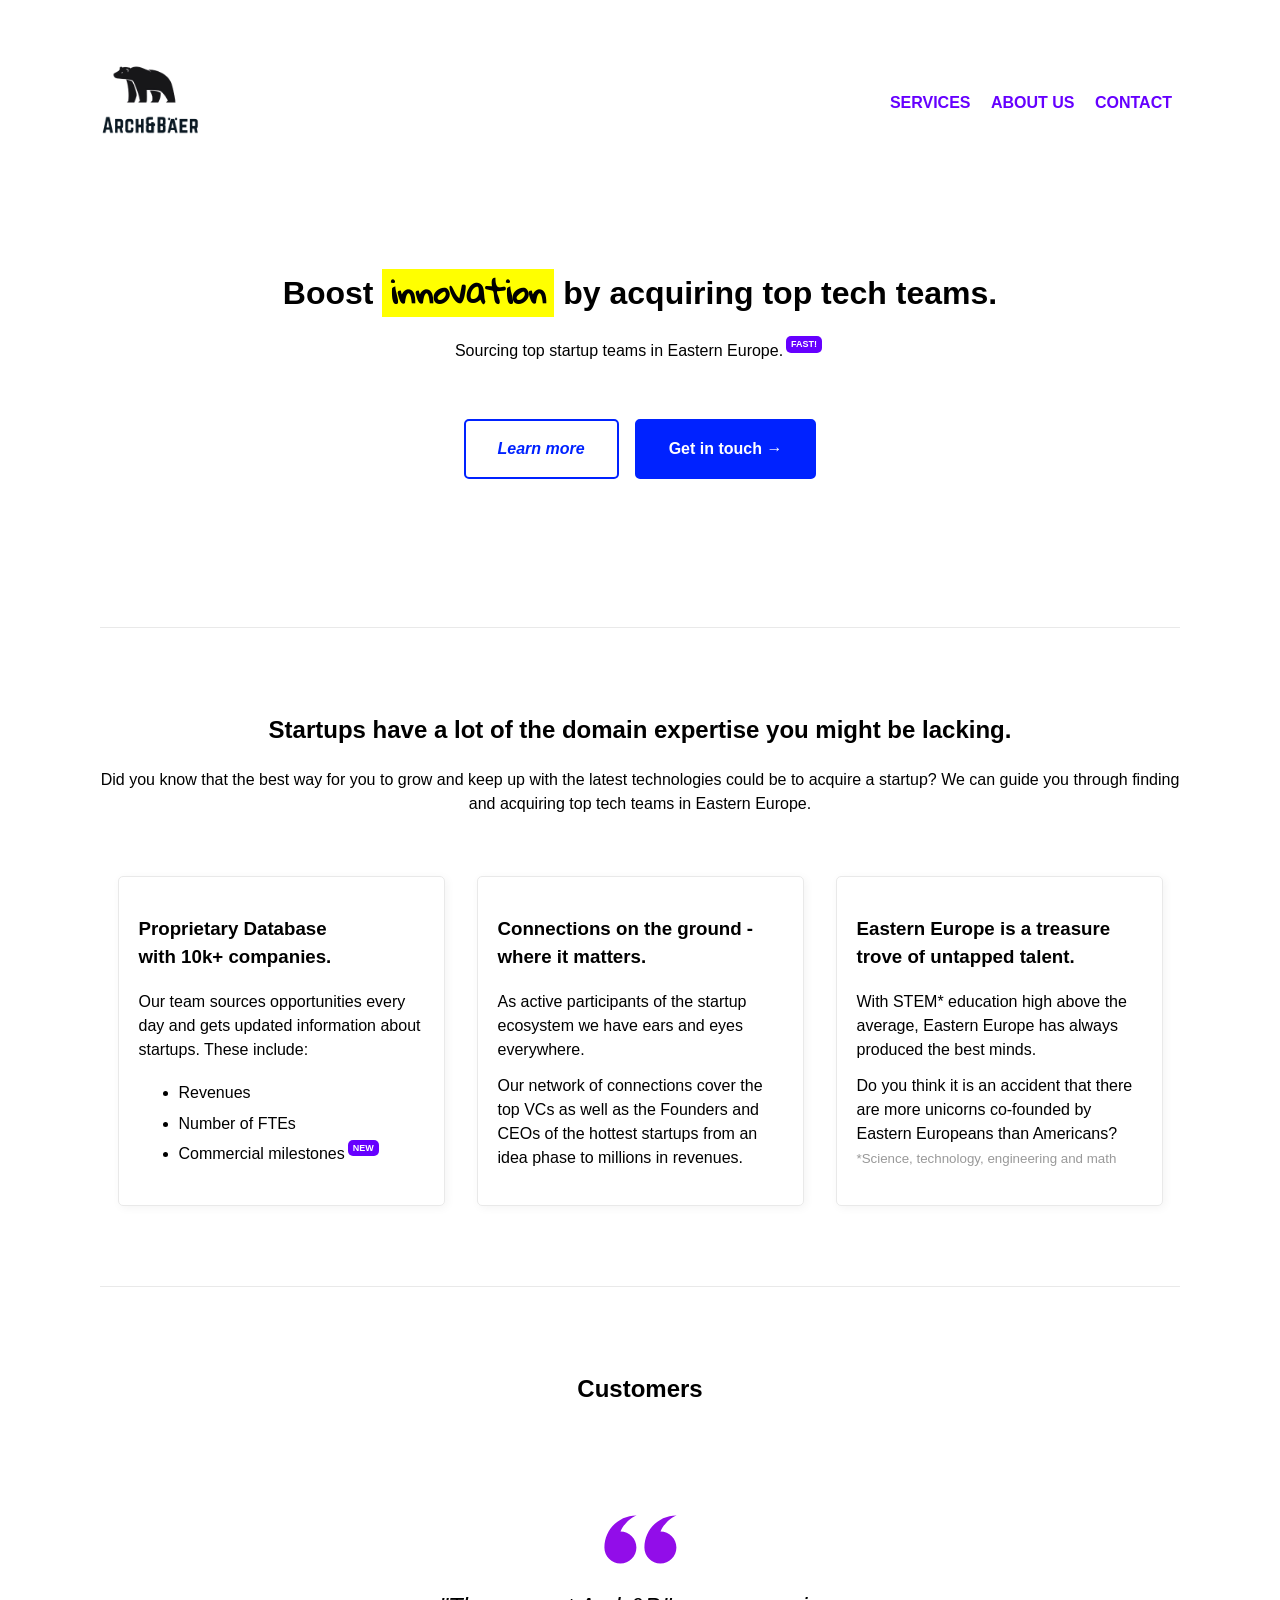
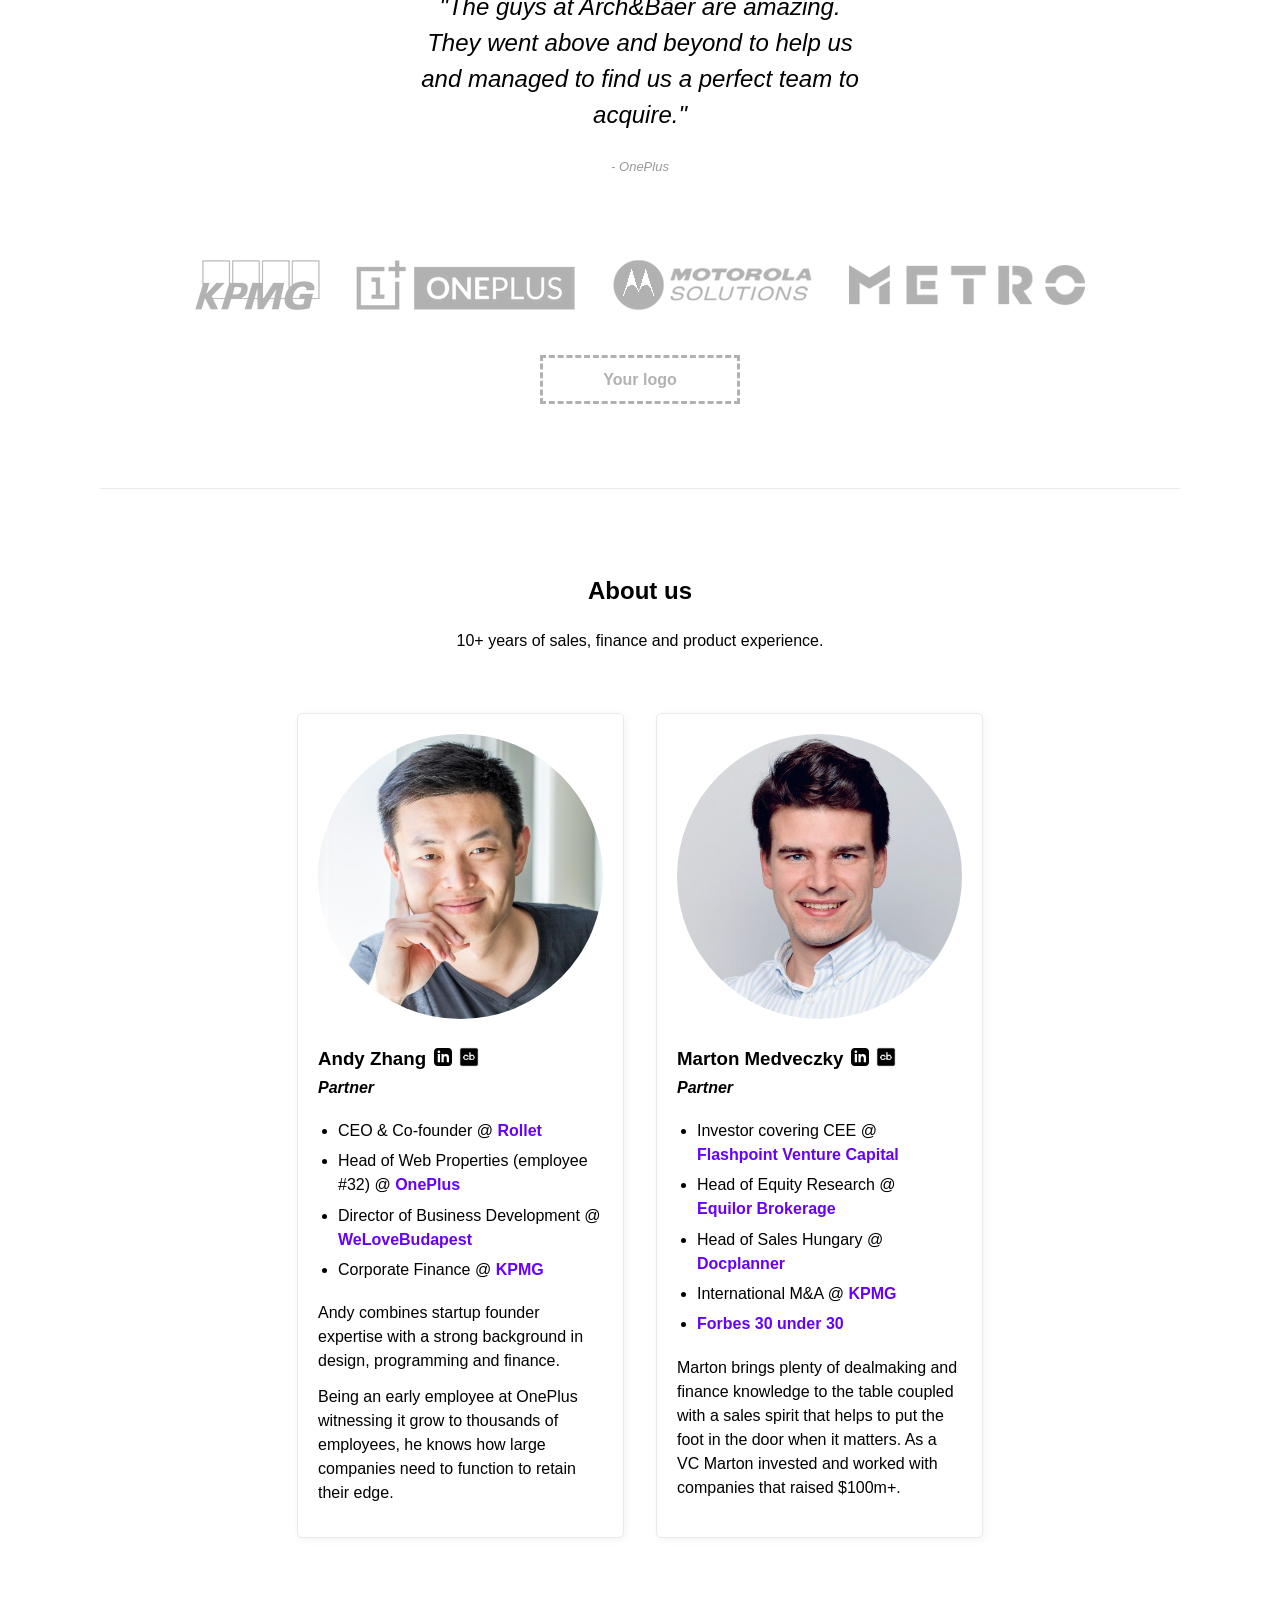
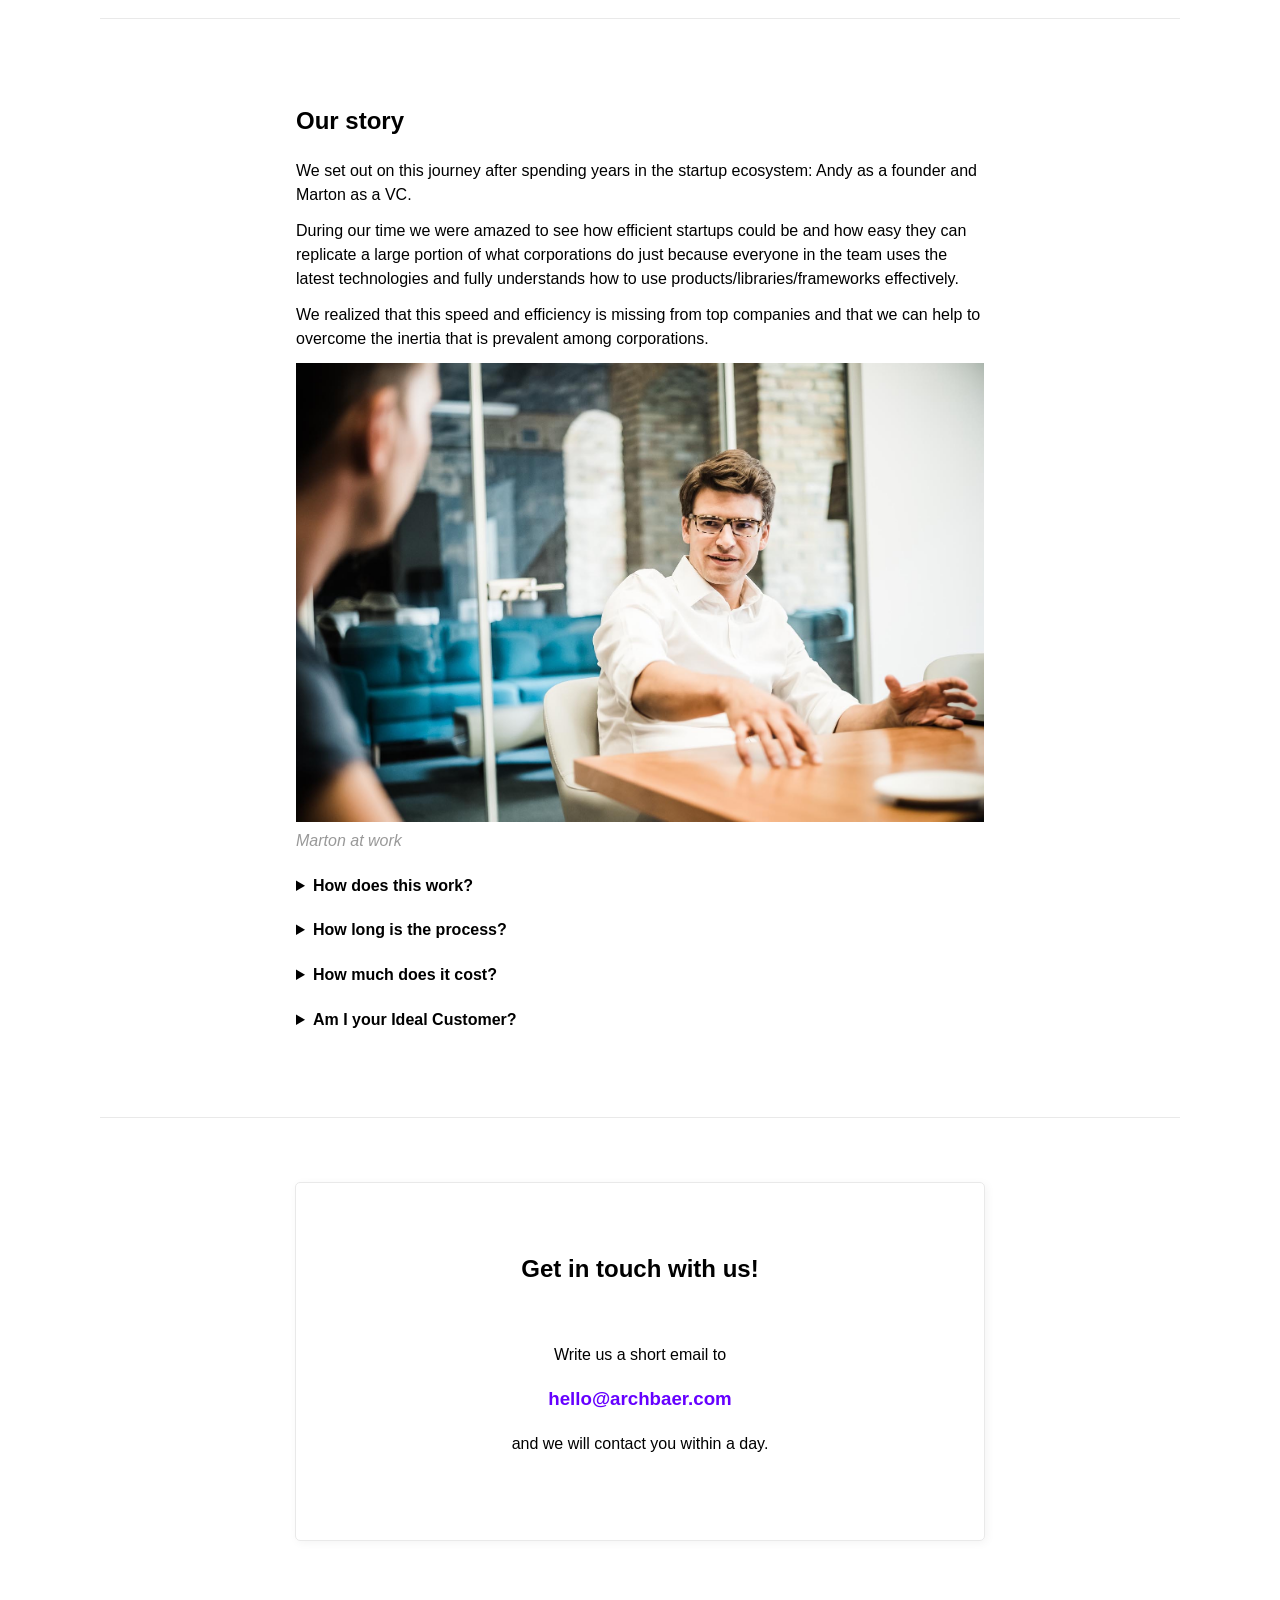
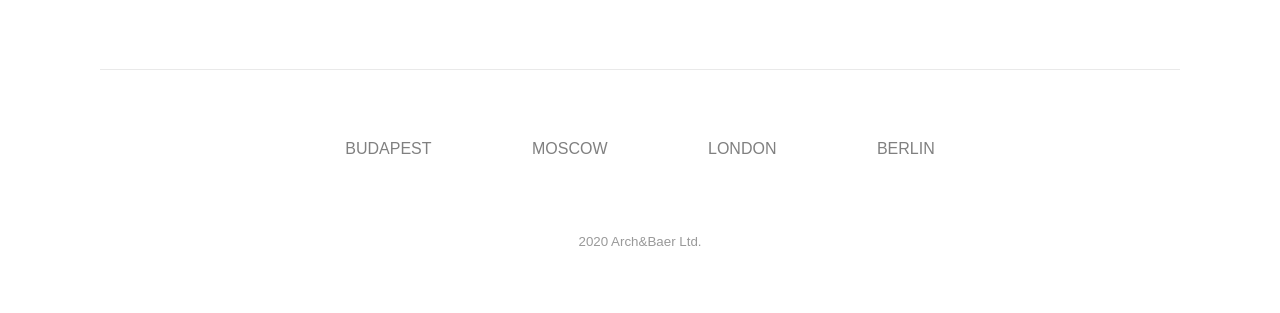
==== index.html @ f194d1a0 "search console tag added" ====
<!-- MVP.css quickstart template: https://github.com/andybrewer/mvp/ -->

<!DOCTYPE html>
<html lang="en">

<head>
    <link rel="icon" href="src/favicon.ico">
    <link rel="stylesheet" href="./mvp.css">
    <link href="https://fonts.googleapis.com/css2?family=Gloria+Hallelujah&display=swap" rel="stylesheet">

    <meta charset="utf-8">
    <meta name="description" content="Boost innovation with Arch&Baer">
    <meta name="viewport" content="width=device-width, initial-scale=1.0">

    <title>Arch&Baer Innovation Consulting</title>
    <meta name="google-site-verification" content="La58yI3cyjOYEbxhXCVqFSIM8py6FDTYxqSvMTmXikI" />
</head>

<body>
<!-- Header -->
    <header class="hero">

        <!-- Navigation -->
        <nav>
            <a href="/"><img alt="Logo" src="src/logo small.png" height="70"></a>
            <ul>
                <li><a href="#services">SERVICES</a></li>
                <li><a href="#about">ABOUT US</a></li>
                <li><a href="#contact">CONTACT</a>
                </li>
            </ul>
        </nav>

        <!-- Hero  -->
        <h1>Boost <mark id="innovation">innovation</mark> by acquiring top tech teams.</h1>
        <p>Sourcing top startup teams in Eastern Europe.<sup>FAST!</sup></p>
        <br>
        <p><a href="#services"><i>Learn more</i></a><a href="#contact"><b>Get in touch &rarr;</b></a></p>
    </header>
    <main>

        <hr>

        <!-- Services section -->
        <section id="services">
            <header>
                <h2>Startups have a lot of the domain expertise you might be lacking. </h2>
                <p>Did you know that the best way for you to grow and keep up with the latest technologies could be to
                    acquire a startup? We can guide you through finding and acquiring top tech teams in Eastern Europe.
                </p>
            </header>
            <aside>
                <h3>Proprietary Database </br> with 10k+ companies.</h3>
                <p>Our team sources opportunities every day and gets updated information about startups. These include:
                    <ul>
                        <li>Revenues</li>
                        <li>Number of FTEs</li>
                        <li>Commercial milestones<sup>NEW</sup></li>
                    </ul>
                </p>
                <p></p>
            </aside>
            <aside>
                <h3>Connections on the ground - where it matters. </h3>
                <p>As active participants of the startup ecosystem we have ears and eyes everywhere. </p>
                <p> Our network of connections cover the top VCs as well as the Founders and CEOs of the hottest
                    startups from an idea phase to millions in revenues.</p>
            </aside>
            <aside>
                <h3>Eastern Europe is a treasure trove of untapped talent.</h3>
                <p>With STEM* education high above the average, Eastern Europe has always produced the best minds. </p>
                <p> Do you think it is an accident that there are more unicorns co-founded by Eastern Europeans than
                    Americans? <small>*Science, technology, engineering and math</small></p>
            </aside>
        </section>
        <hr>

        <!-- Customers section -->
        <section>
            <header>
                <h2>Customers</h2>
            </header>
            <blockquote>
                <img alt="Quote" src="src/icon-quote.svg" height="80">
                </br>
                <i>
                    "The guys at Arch&Bäer are amazing. They went above and beyond to help us and managed to find us a
                    perfect team to acquire."
                </i>
                <footer><i>- OnePlus</i></footer>
            </blockquote>
            <div class="logos">
                <ul>
                    <li> <img src="src/kpmg.png" alt="KPMG Logo"> </li>
                    <li> <img src="src/oneplus.png" alt="OnePlus Logo"> </li>
                    <li><img src="src/motorola.png" alt="Motorola Logo"></li>
                    <li><img src="src/metro.png" alt="METRO Logo"></li>
                    <li><div id="yourlogo"> <h4>Your logo</h4></div></li>

                </ul>
            </div>
        </section>

        <hr>

        <!-- About us section -->
        <section id="about">
            <header>
                <h2>About us</h2>
                <p>10+ years of sales, finance and product experience.</p>
            </header>
            <aside>
                <img class="headshot" src="src/andy.jpeg" alt="Andy Zhang, Partner">
                <h3 class="name">Andy Zhang</h3>


                <a target="_blank" class="social" href="https://www.linkedin.com/in/andyzhang/"> <svg
                        xmlns="http://www.w3.org/2000/svg" width="18" height="18" viewBox="0 0 24 24">
                        <path
                            d="M19 0h-14c-2.761 0-5 2.239-5 5v14c0 2.761 2.239 5 5 5h14c2.762 0 5-2.239 5-5v-14c0-2.761-2.238-5-5-5zm-11 19h-3v-11h3v11zm-1.5-12.268c-.966 0-1.75-.79-1.75-1.764s.784-1.764 1.75-1.764 1.75.79 1.75 1.764-.783 1.764-1.75 1.764zm13.5 12.268h-3v-5.604c0-3.368-4-3.113-4 0v5.604h-3v-11h3v1.765c1.396-2.586 7-2.777 7 2.476v6.759z" />
                    </svg> </a>
                <a target="_blank" class="social" href="https://www.crunchbase.com/person/andy-zhang-2"> <img
                        src="src/cb.png" height='20px' alt="crunchbase logo"></a>


                <h4 class="jobtitle"> <i>Partner</i> </h4>
                <ul class="experience">
                    <li>CEO & Co-founder @ <a target="_blank" href="https://www.rollet.hu/">Rollet</a></li>
                    <li>Head of Web Properties (employee #32) @ <a target="_blank"
                            href="https://www.oneplus.com/">OnePlus</a></li>
                    <li>Director of Business Development @ <a target="_blank"
                            href="https://www.welovebudapest.com/">WeLoveBudapest</a></li>
                    <li>Corporate Finance @ <a target="_blank" href="https://home.kpmg/xx/en/home.html">KPMG</a></li>
                </ul>

                <p>
                    Andy combines startup founder expertise with a strong background in design, programming and finance.
                </p>
                <p>
                    Being an early employee at OnePlus witnessing it grow to thousands of employees, he knows how large
                    companies need to function to retain their edge. 
                </p>
            </aside>

            <aside>
                <img class="headshot" src="src/marci.jpeg" alt="Marton Medveczky, Partner">
                <h3 class="name">Marton Medveczky</h3>
                <a target="_blank" class="social" href="https://www.linkedin.com/in/martonmedveczky/"> <svg
                        xmlns="http://www.w3.org/2000/svg" width="18" height="18" viewBox="0 0 24 24">
                        <path
                            d="M19 0h-14c-2.761 0-5 2.239-5 5v14c0 2.761 2.239 5 5 5h14c2.762 0 5-2.239 5-5v-14c0-2.761-2.238-5-5-5zm-11 19h-3v-11h3v11zm-1.5-12.268c-.966 0-1.75-.79-1.75-1.764s.784-1.764 1.75-1.764 1.75.79 1.75 1.764-.783 1.764-1.75 1.764zm13.5 12.268h-3v-5.604c0-3.368-4-3.113-4 0v5.604h-3v-11h3v1.765c1.396-2.586 7-2.777 7 2.476v6.759z" />
                    </svg> </a>
                <a target="_blank" class="social" href="https://www.crunchbase.com/person/marton-medveczky"> <img
                        src="src/cb.png" height='20px' alt="crunchbase logo"> </a>
                <h4 class="jobtitle"><i>Partner</i></h4>
                <ul class="experience">
                    <li>Investor covering CEE @ <a target="_blank" href="https://www.flashpointvc.com/">Flashpoint
                            Venture Capital</a></li>
                    <li>Head of Equity Research @ <a target="_blank" href="https://www.equilor.hu/en/">Equilor
                            Brokerage</a></li>
                    <li>Head of Sales Hungary @ <a target="_blank"
                            href="https://www.docplanner.com/about-us">Docplanner</a></li>
                    <li>International M&A @ <a target="_blank" href="https://home.kpmg/xx/en/home.html">KPMG</a></li>
                    <li><a target="_blank" href="https://forbes.hu/extra/forbes30-2019/30.php?d=medveczky-marton">Forbes
                            30 under 30 </a></li>
                </ul>

                <p>Marton brings plenty of dealmaking and finance knowledge to the table coupled with a sales spirit
                    that helps to put the foot in the door when it matters. As a VC Marton invested and worked with
                    companies that raised $100m+. </p>
            </aside>


        </section>

        <hr>

        <!-- Our story section -->
        <section>
            <article>
                <h2>Our story</h2>
                <p>We set out on this journey after spending years in the startup ecosystem: Andy as a founder and
                    Marton as a VC. </p>
                <p>During our time we were amazed to see how efficient startups could be and how easy they can replicate
                    a large portion of what corporations do just because everyone in the team uses the latest
                    technologies and fully understands how to use products/libraries/frameworks effectively. </p>
                <p>We realized that this speed and efficiency is missing from top companies and that we can help to
                    overcome the inertia that is prevalent among corporations. </p>

                <figure>
                    <img alt="Marton at work" src="src/forbeskep.jpeg">
                    <figcaption><i>Marton at work</i></figcaption>
                </figure>

                <div>
                    <details>
                        <summary>How does this work?</summary>
                        <p>It's pretty simple really.</p>
                        <ol>
                            <li>We have a discussion and you tell us what would be interesting to you.</li>
                            <li>We go through our database and come up with potential targets that we think could be a
                                good fit for you.</li>
                            <li>We approach the targets, find out intent and work out an offer.</li>
                            <li>We hold your hand during the acquisition process, work with lawyers and diligence
                                providers, help you sign and close fast.</li>

                        </ol>

                    </details>
                    <details>
                        <summary>How long is the process?</summary>
                        <p>Depends on a lot of factors but typically 6-9 months from start to finish.</p>
                    </details>
                    <details>
                        <summary>How much does it cost?</summary>
                        <p>We work on a retainer + success fee basis, calculated individually for every client.</p>
                    </details>
                    <details>
                        <summary>Am I your Ideal Customer?</summary>
                        <p>Are you a large company where innovation is always a topic but it never really seems to
                            "happen"? Chances are that we can help you in most cases. </p>
                    </details>

                </div>
            </article>
        </section>
        <hr>

        <!-- Contact section -->
        <section id="contact">
            <form>
                <header>
                    <h2>Get in touch with us!</h2>
                </header>
                <p>Write us a short email to </p>


                <h3><a href="mailto:hello@archbaer.com"> hello@archbaer.com</a></h3>


                <p>and we will contact you within a day. </p>
            </br></br>
            </form>
        </section>
    </main>
    
    <!-- Footer -->
    <footer>
        <hr>
        <ul>
            <li>BUDAPEST</li>
            <li>MOSCOW</li>
            <li>LONDON</li>
            <li>BERLIN</li>
        </ul>

        <p>
            <small>2020 Arch&Baer Ltd.</small>
        </p>
    </footer>
</body>

</html>
---- mvp.css ----
/* MVP.css v1.6.2 - https://github.com/andybrewer/mvp */

:root {
    --border-radius: 5px;
    --box-shadow: 2px 2px 10px;
    --color: #0022ff;
    --color-accent: #118bee15;
    --color-bg: #ffffff;
    --color-bg-secondary: #e9e9e9;
    --color-secondary: #6600ff;
    --color-secondary-accent: #920de90b;
    --color-shadow: #f4f4f4;
    --color-text: #000;
    --color-text-secondary: #999;
    --font-family: -apple-system, BlinkMacSystemFont, "Segoe UI", Roboto, Oxygen-Sans, Ubuntu, Cantarell, "Helvetica Neue", sans-serif;
    --hover-brightness: 1.2;
    --justify-important: center;
    --justify-normal: left;
    --line-height: 1.5;
    --width-card: 285px;
    --width-card-medium: 460px;
    --width-card-wide: 800px;
    --width-content: 1080px;
}

/*
@media (prefers-color-scheme: dark) {
    :root {
        --color: #0097fc;
        --color-accent: #0097fc4f;
        --color-bg: #333;
        --color-bg-secondary: #555;
        --color-secondary: #e20de9;
        --color-secondary-accent: #e20de94f;
        --color-shadow: #bbbbbb20;
        --color-text: #f7f7f7;
        --color-text-secondary: #aaa;
    }
}
*/

/* Layout */
article aside {
    background: var(--color-secondary-accent);
    border-left: 4px solid var(--color-secondary);
    padding: 0.01rem 0.8rem;
}

body {
    background: var(--color-bg);
    color: var(--color-text);
    font-family: var(--font-family);
    line-height: var(--line-height);
    margin: 0;
    overflow-x: hidden;
    padding: 1rem 1rem;
}

footer,
header,
main {
    margin: 0 auto;
    max-width: var(--width-content);
    padding: 2rem 0rem;
}

hr {
    background-color: var(--color-bg-secondary);
    border: none;
    height: 1px;
    margin: 4rem 0;
}

section {
    display: flex;
    flex-wrap: wrap;
    justify-content: var(--justify-important);
}

section aside {
    border: 1px solid var(--color-bg-secondary);
    border-radius: var(--border-radius);
    box-shadow: var(--box-shadow) var(--color-shadow);
    margin: 1rem;
    padding: 1.25rem;
    width: var(--width-card);
}

section aside:hover {
    box-shadow: var(--box-shadow) var(--color-bg-secondary);
}

section aside img {
    max-width: 100%;
}

[hidden] {
    display: none;
}

/* Headers */
article header,
div header,
main header {
    padding-top: 0;
}

header {
    text-align: var(--justify-important);
}

header a b,
header a em,
header a i,
header a strong {
    margin-left: 0.5rem;
    margin-right: 0.5rem;
}

header nav img {
    margin: 1rem 0;
}

section header {
    padding-top: 0;
    width: 100%;
}

/* Nav */
nav {
    align-items: center;
    display: flex;
    font-weight: bold;
    justify-content: space-between;
    margin-bottom: 7rem;
}

nav ul {
    list-style: none;
    padding: 0;
}

nav ul li {
    display: inline-block;
    margin: 0 0.5rem;
    position: relative;
    text-align: left;
}

/* Nav Dropdown */
nav ul li:hover ul {
    display: block;
}

nav ul li ul {
    background: var(--color-bg);
    border: 1px solid var(--color-bg-secondary);
    border-radius: var(--border-radius);
    box-shadow: var(--box-shadow) var(--color-shadow);
    display: none;
    height: auto;
    left: -2px;
    padding: .5rem 1rem;
    position: absolute;
    top: 1.7rem;
    white-space: nowrap;
    width: auto;
}

nav ul li ul li,
nav ul li ul li a {
    display: block;
}

/* Typography */
code,
samp {
    background-color: var(--color-accent);
    border-radius: var(--border-radius);
    color: var(--color-text);
    display: inline-block;
    margin: 0 0.1rem;
    padding: 0 0.5rem;
}

details {
    margin: 1.3rem 0;
}

details summary {
    font-weight: bold;
    cursor: pointer;
}

h1,
h2,
h3,
h4,
h5,
h6 {
    line-height: var(--line-height);
}

mark {
    padding: 0.1rem;
}

ol li,
ul li {
    padding: 0.2rem 0;
}

p {
    margin: 0.75rem 0;
    padding: 0;
}

pre {
    margin: 1rem 0;
    max-width: var(--width-card-wide);
    padding: 1rem 0;
}

pre code,
pre samp {
    display: block;
    max-width: var(--width-card-wide);
    padding: 0.5rem 2rem;
    white-space: pre-wrap;
}

small {
    color: var(--color-text-secondary);
}

sup {
    background-color: var(--color-secondary);
    border-radius: var(--border-radius);
    color: var(--color-bg);
    font-size: xx-small;
    font-weight: bold;
    margin: 0.2rem;
    padding: 0.2rem 0.3rem;
    position: relative;
    top: -2px;
}

/* Links */
a {
    color: var(--color-secondary);
    display: inline-block;
    font-weight: bold;
    text-decoration: none;
}

a:hover {
    filter: brightness(var(--hover-brightness));
    text-decoration: underline;
}

a b,
a em,
a i,
a strong,
button {
    border-radius: var(--border-radius);
    display: inline-block;
    font-size: medium;
    font-weight: bold;
    line-height: var(--line-height);
    margin: 0.5rem 0;
    padding: 1rem 2rem;
}

button {
    font-family: var(--font-family);
}

button:hover {
    cursor: pointer;
    filter: brightness(var(--hover-brightness));
}

a b,
a strong,
button {
    background-color: var(--color);
    border: 2px solid var(--color);
    color: var(--color-bg);
}

a em,
a i {
    border: 2px solid var(--color);
    border-radius: var(--border-radius);
    color: var(--color);
    display: inline-block;
    padding: 1rem 2rem;
}

/* Images */
figure {
    margin: 0;
    padding: 0;
}

figure img {
    max-width: 100%;
}

figure figcaption {
    color: var(--color-text-secondary);
}

/* Forms */

button:disabled,
input:disabled {
    background: var(--color-bg-secondary);
    border-color: var(--color-bg-secondary);
    color: var(--color-text-secondary);
    cursor: not-allowed;
}

button[disabled]:hover {
    filter: none;
}

form {
    border: 1px solid var(--color-bg-secondary);
    border-radius: var(--border-radius);
    box-shadow: var(--box-shadow) var(--color-shadow);
    display: block;
    max-width: var(--width-card-wide);
    min-width: var(--width-card);
    padding: 1.5rem;
    text-align: var(--justify-normal);
}

form header {
    margin: 1.5rem 0;
    padding: 1.5rem 0;
}

input,
label,
select,
textarea {
    display: block;
    font-size: inherit;
    max-width: var(--width-card-wide);
}

input[type="checkbox"],
input[type="radio"] {
    display: inline-block;
}

input[type="checkbox"]+label,
input[type="radio"]+label {
    display: inline-block;
    font-weight: normal;
    position: relative;
    top: 1px;
}

input,
select,
textarea {
    border: 1px solid var(--color-bg-secondary);
    border-radius: var(--border-radius);
    margin-bottom: 1rem;
    padding: 0.4rem 0.8rem;
}

input[readonly],
textarea[readonly] {
    background-color: var(--color-bg-secondary);
}

label {
    font-weight: bold;
    margin-bottom: 0.2rem;
}

/* Tables */
table {
    border: 1px solid var(--color-bg-secondary);
    border-radius: var(--border-radius);
    border-spacing: 0;
    display: inline-block;
    max-width: 100%;
    overflow-x: auto;
    padding: 0;
    white-space: nowrap;
}

table td,
table th,
table tr {
    padding: 0.4rem 0.8rem;
    text-align: var(--justify-important);
}

table thead {
    background-color: var(--color);
    border-collapse: collapse;
    border-radius: var(--border-radius);
    color: var(--color-bg);
    margin: 0;
    padding: 0;
}

table thead th:first-child {
    border-top-left-radius: var(--border-radius);
}

table thead th:last-child {
    border-top-right-radius: var(--border-radius);
}

table thead th:first-child,
table tr td:first-child {
    text-align: var(--justify-normal);
}

table tr:nth-child(even) {
    background-color: var(--color-accent);
}

/* Quotes */
blockquote {
    display: block;
    font-size: x-large;
    line-height: var(--line-height);
    margin: 1rem auto;
    max-width: var(--width-card-medium);
    padding: 1.5rem 1rem;
    text-align: var(--justify-important);
}

blockquote footer {
    color: var(--color-text-secondary);
    display: block;
    font-size: small;
    line-height: var(--line-height);
    padding: 1.5rem 0;
}

/* Custom CSS */

.headshot {
    border-radius: 50%;
}

.jobtitle {
    margin-top: -1rem;
    font-weight: bold;
    margin-bottom: 0.3rem;
}
ul.experience {
    padding-inline-start: 20px;
}

.name {
    display: inline-block;
}

a.social {
    margin: 0px 0 0 3px;
    vertical-align: middle;
}

html {
    scroll-behavior: smooth;
  }

  footer {
    width: 100%
    text-align: center;
   }

  footer ul, .logos ul {
    display: block;
    list-style: none;
    margin: 0 0;
    text-align: center;
    padding-inline-start: 0px;
   }

   footer ul li, .logos ul li {
    display: inline-table;
    margin: 0 3rem;
    color: grey;
}

footer p  {
    margin-top: 4rem;
    text-align: center;
}

#contact form p {
    text-align: center;
}

#contact form {
    width: 40rem;
}

#contact form h3 {
   text-align: center;
}

#contact form header {
    margin: 0 0;
}

article {
    width: 43rem;
    margin: 0px 8%;
}

mark#innovation {
    font-family: 'Gloria Hallelujah', cursive;
    line-height: 1rem;
    display: inline-block; 
    height: 1em;
    padding-top: .9rem;
    padding-right: .5rem;
    padding-left: .5rem;
}

.logos {
    display: block;
    width: 100%;
    -webkit-filter:  grayscale(100%) brightness(60%) contrast(10000000%);
    opacity: .3;
}

blockquote{
    width: 100%;
}

.logos ul li {
    display: inline-table;
    margin: 1rem 1rem;
    color: grey;
    vertical-align: middle;
}

#yourlogo {
    height: 50px;
    width: 200px;
    color:gray;
}

#yourlogo > h4 {
    padding: .6rem 0;
    margin: 0 0;
    border: 3px dashed;
}
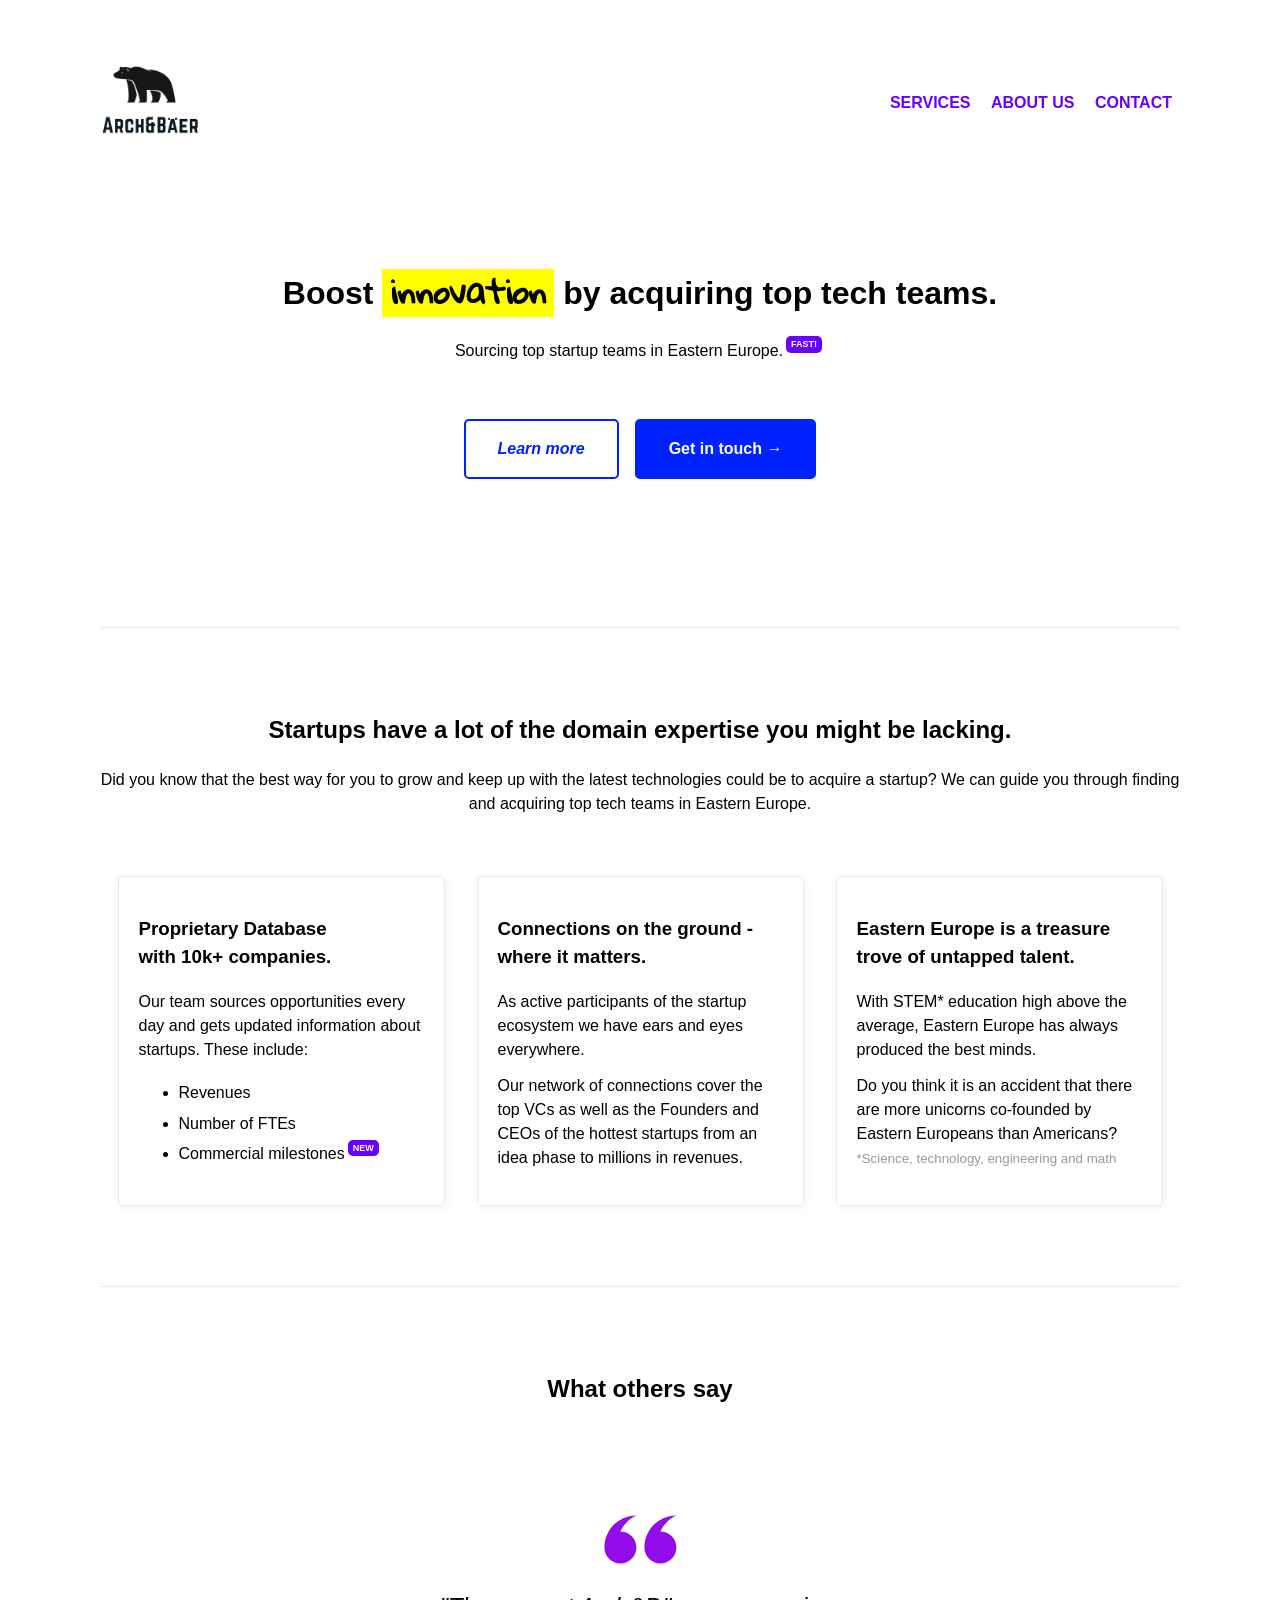
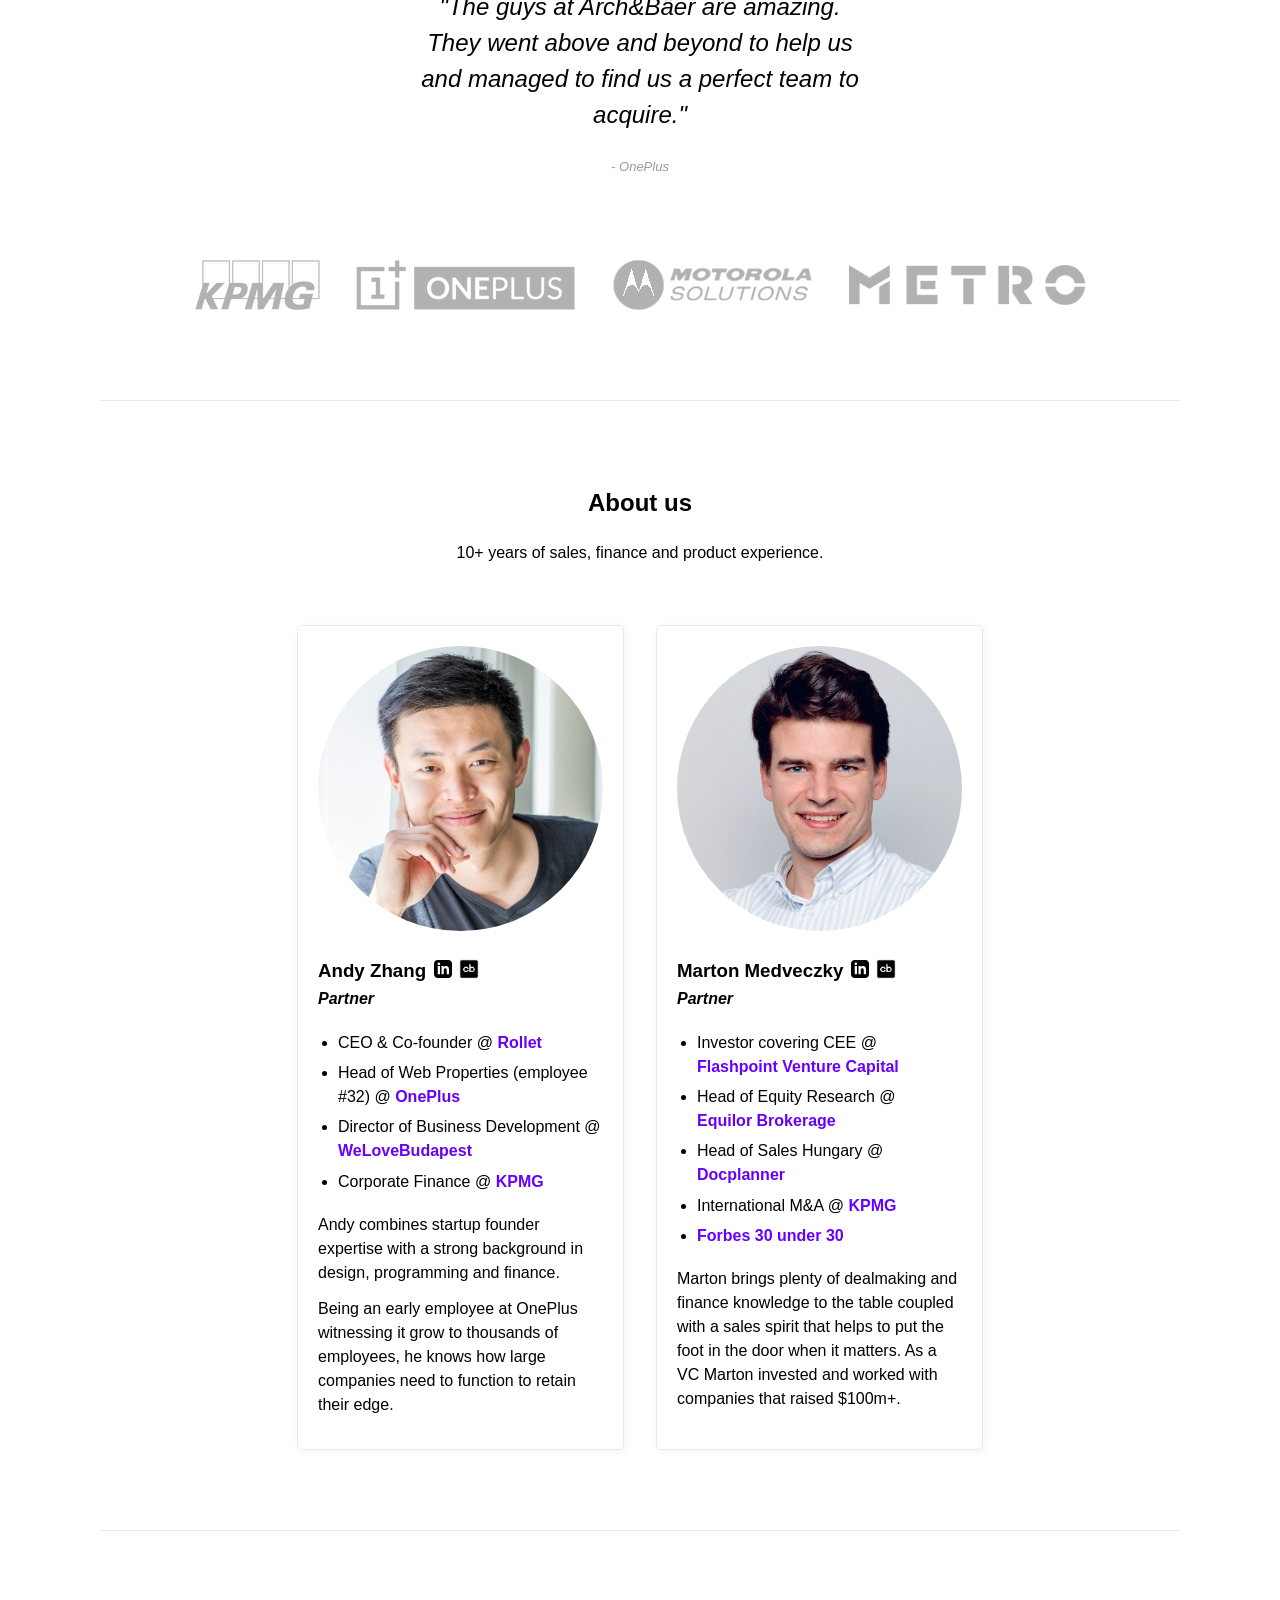
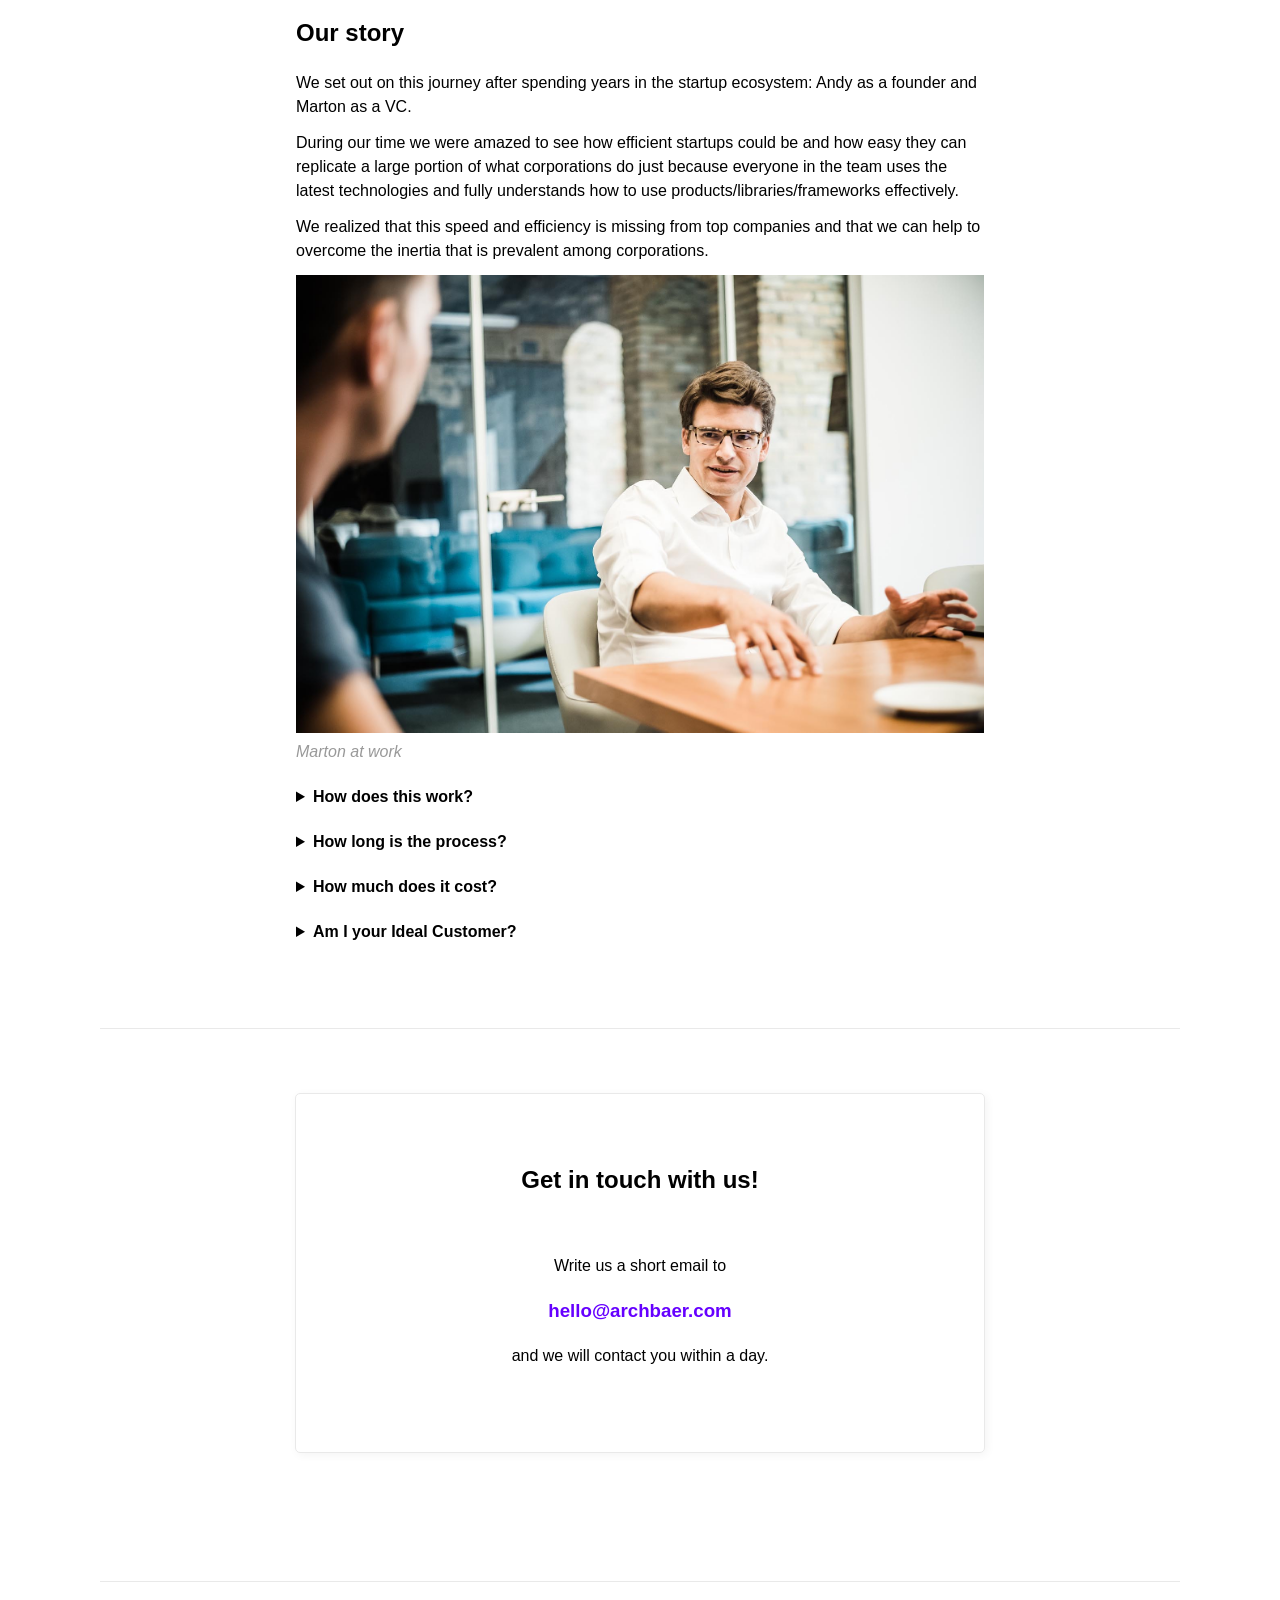
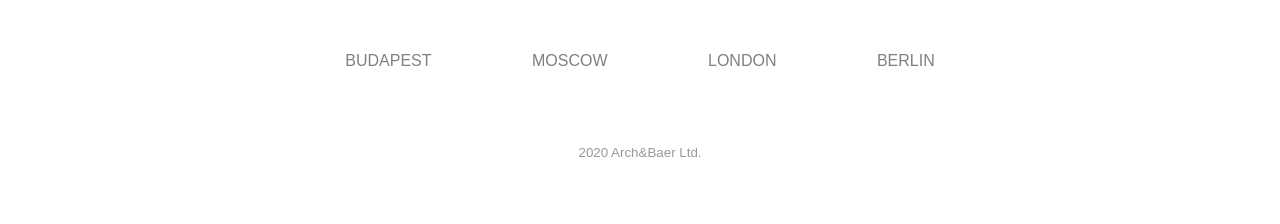
==== commit a6f948cc: "customers removed" ====
--- a/index.html
+++ b/index.html
@@ -78,7 +78,7 @@
         <!-- Customers section -->
         <section>
             <header>
-                <h2>Customers</h2>
+                <h2>What others say</h2>
             </header>
             <blockquote>
                 <img alt="Quote" src="src/icon-quote.svg" height="80">
@@ -95,7 +95,7 @@
                     <li> <img src="src/oneplus.png" alt="OnePlus Logo"> </li>
                     <li><img src="src/motorola.png" alt="Motorola Logo"></li>
                     <li><img src="src/metro.png" alt="METRO Logo"></li>
-                    <li><div id="yourlogo"> <h4>Your logo</h4></div></li>
+                    <!-- <li><div id="yourlogo"> <h4>Your logo</h4></div></li> -->
 
                 </ul>
             </div>
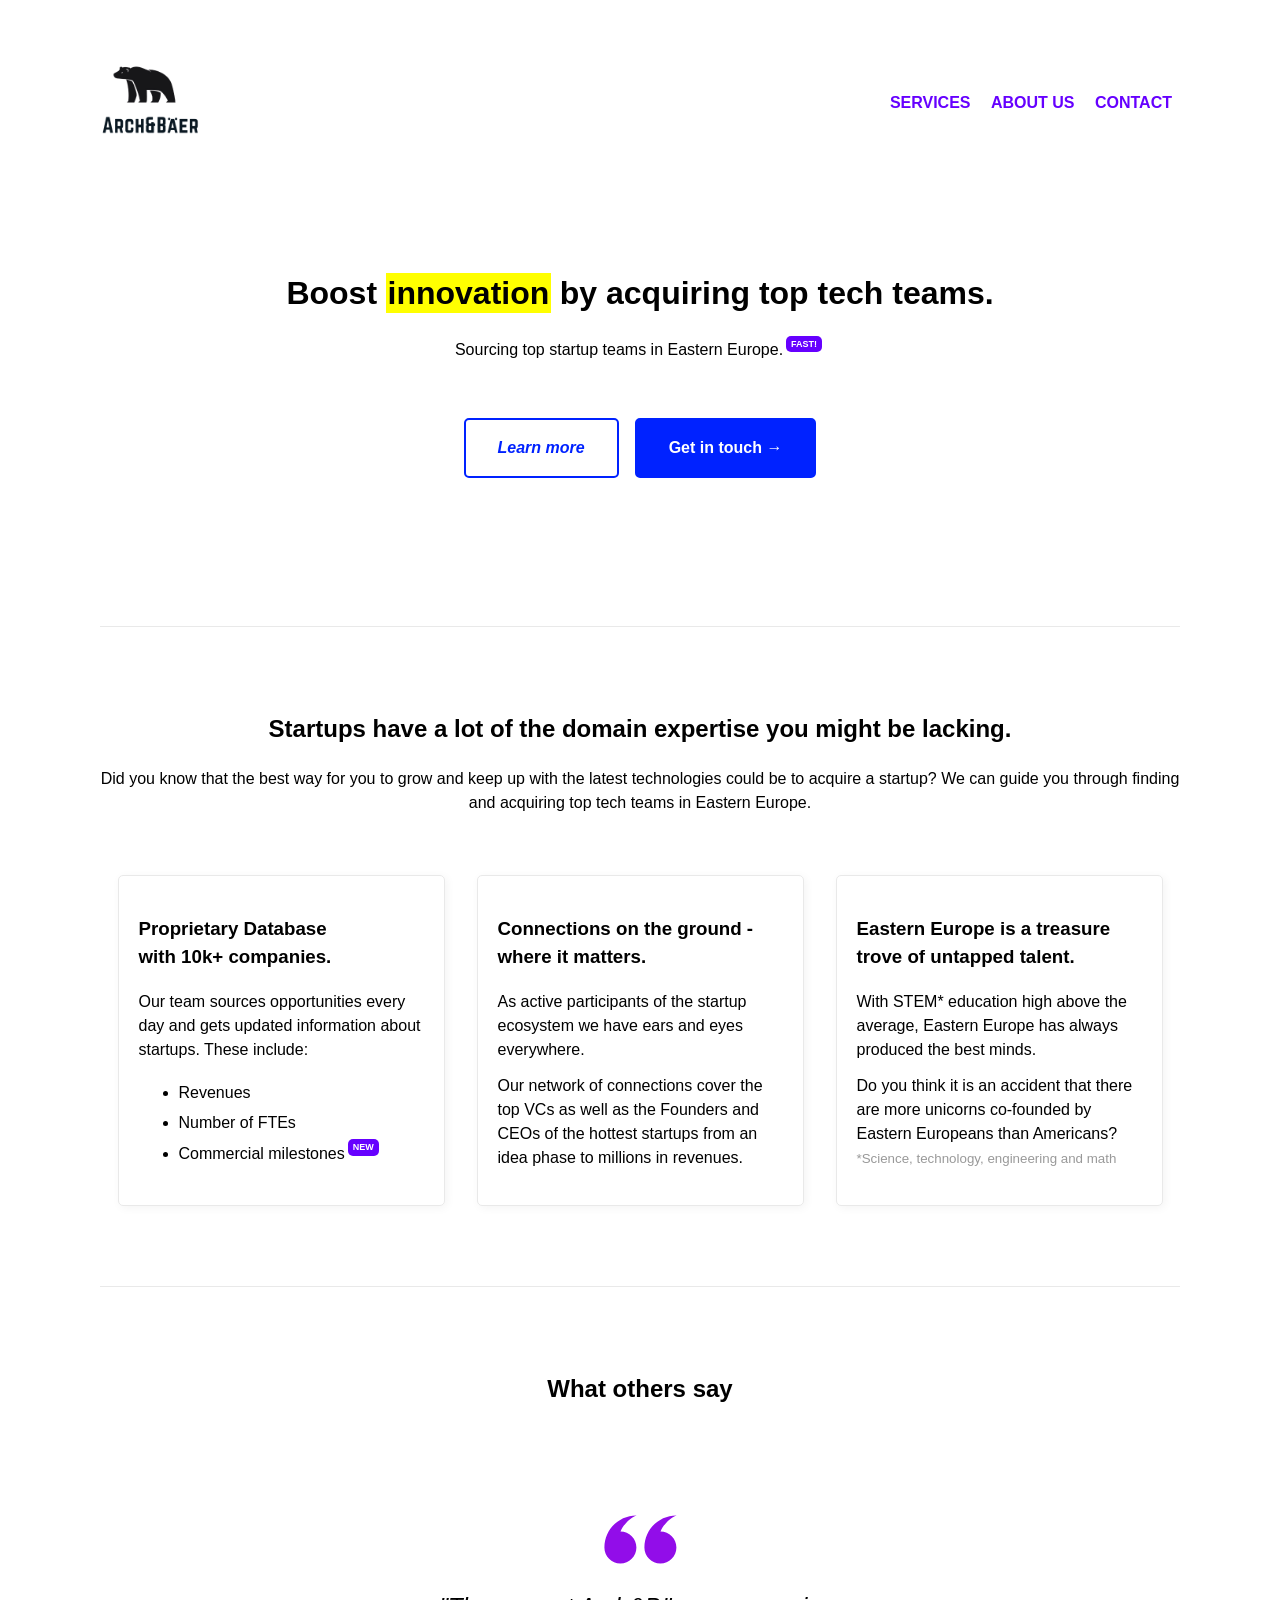
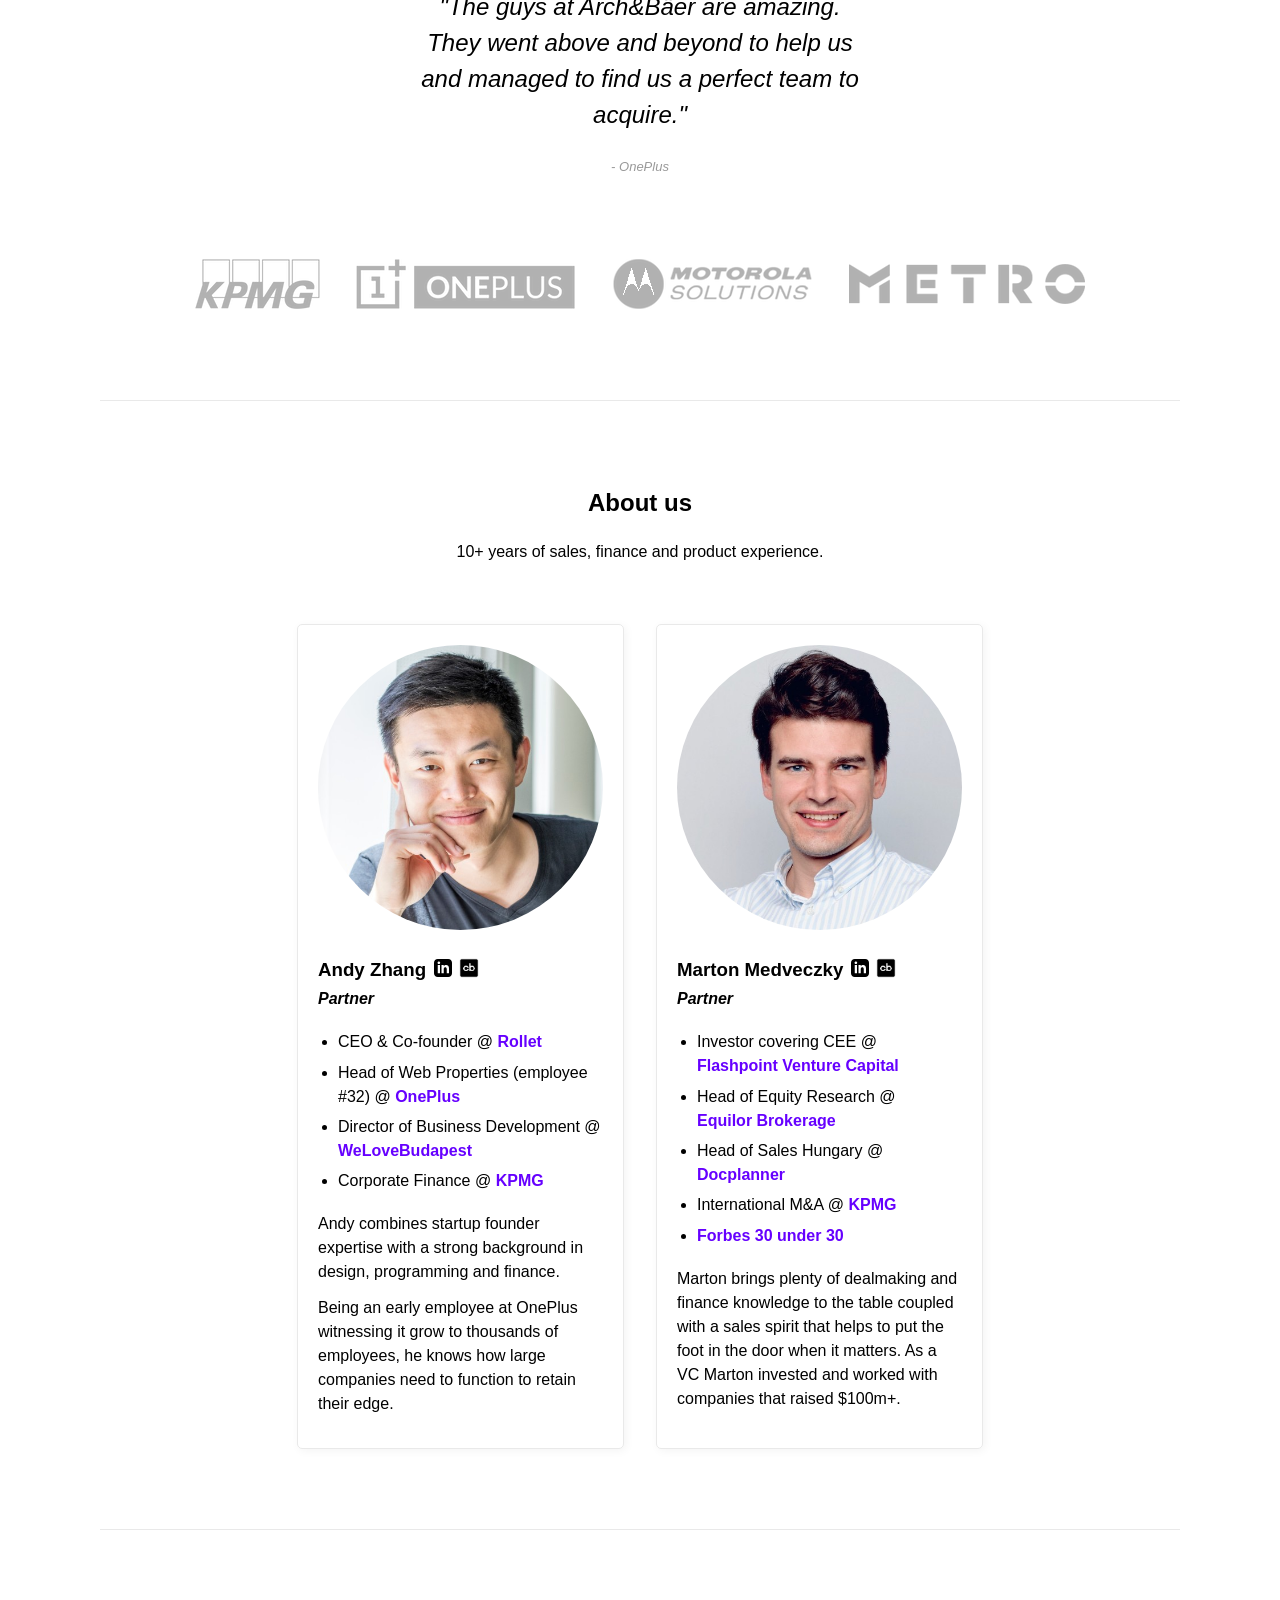
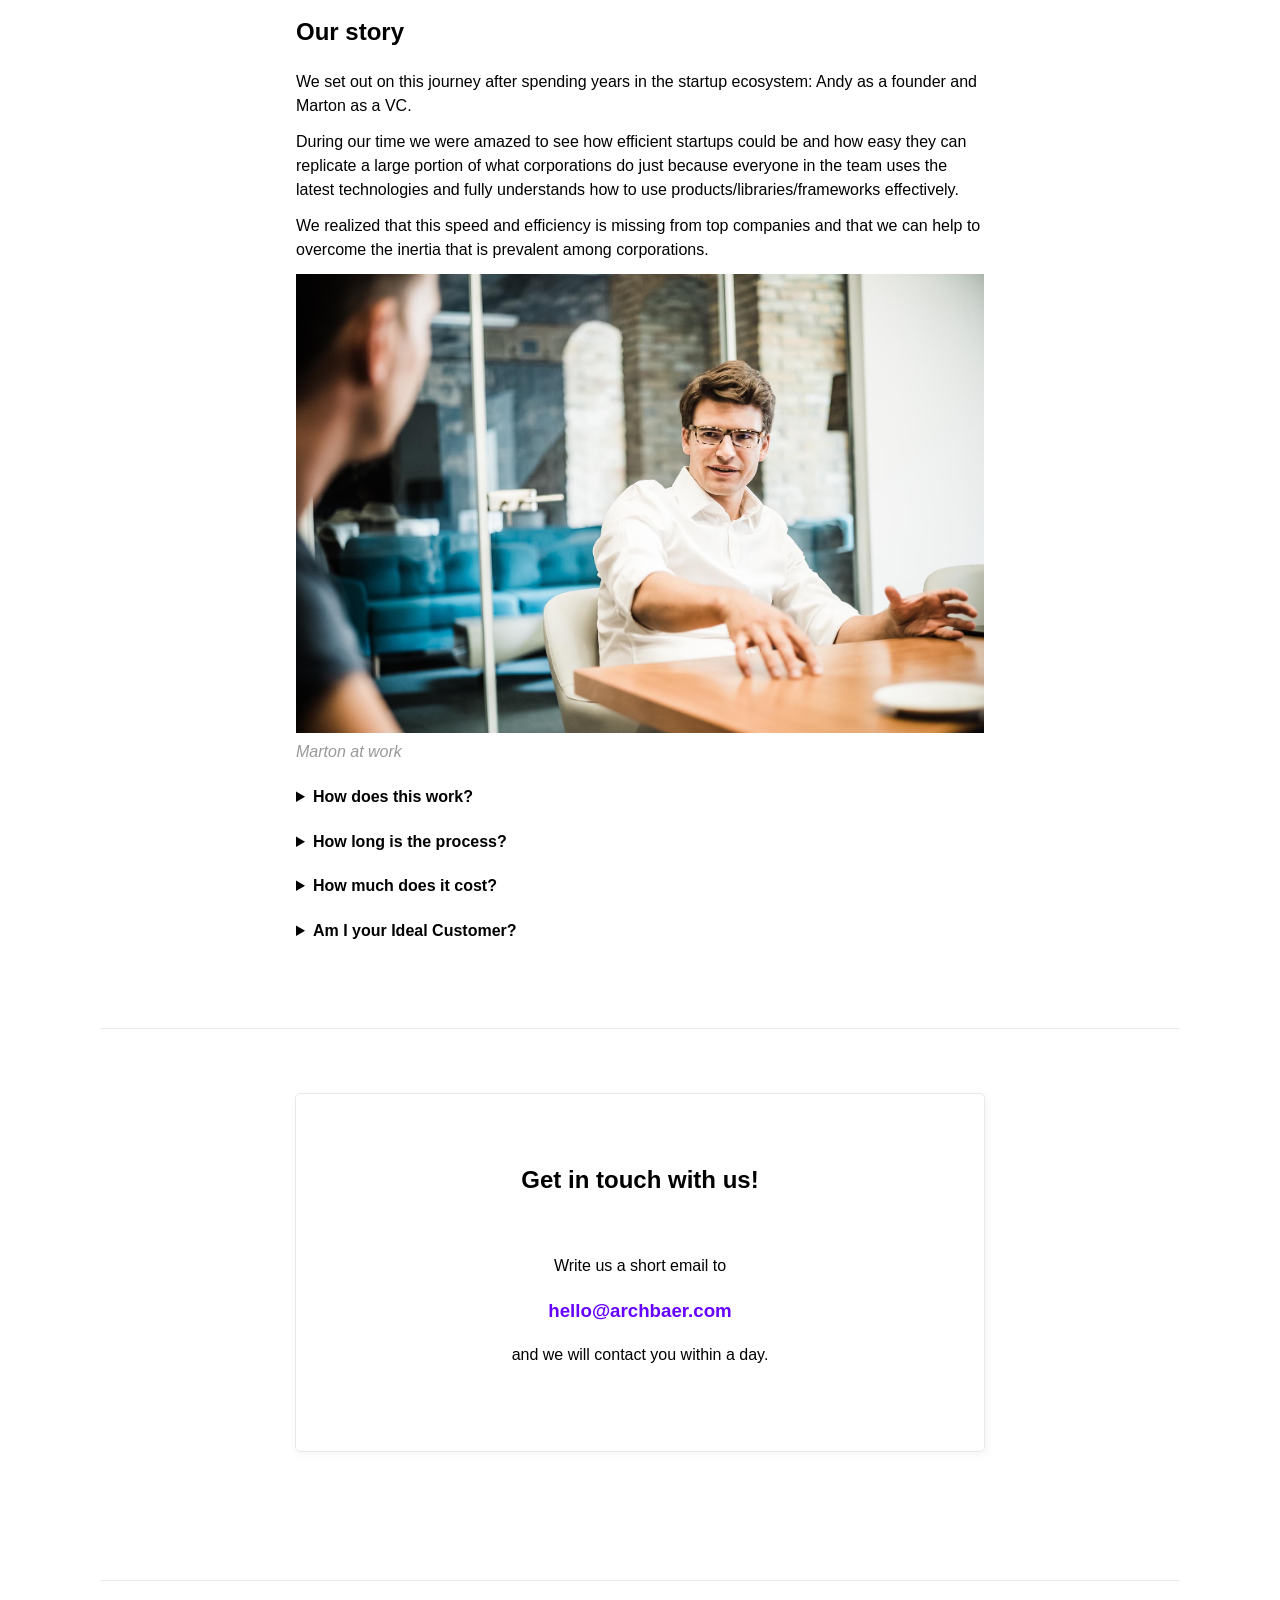
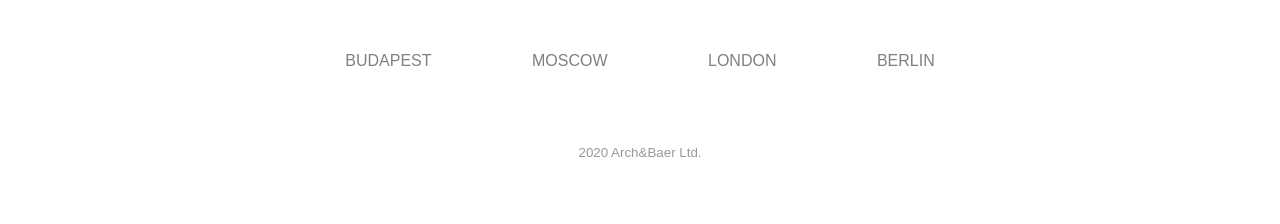
==== commit 92333f6a: "innovation" ====
--- a/index.html
+++ b/index.html
@@ -32,7 +32,7 @@
         </nav>
 
         <!-- Hero  -->
-        <h1>Boost <mark id="innovation">innovation</mark> by acquiring top tech teams.</h1>
+        <h1>Boost <mark>innovation</mark> by acquiring top tech teams.</h1>
         <p>Sourcing top startup teams in Eastern Europe.<sup>FAST!</sup></p>
         <br>
         <p><a href="#services"><i>Learn more</i></a><a href="#contact"><b>Get in touch &rarr;</b></a></p>
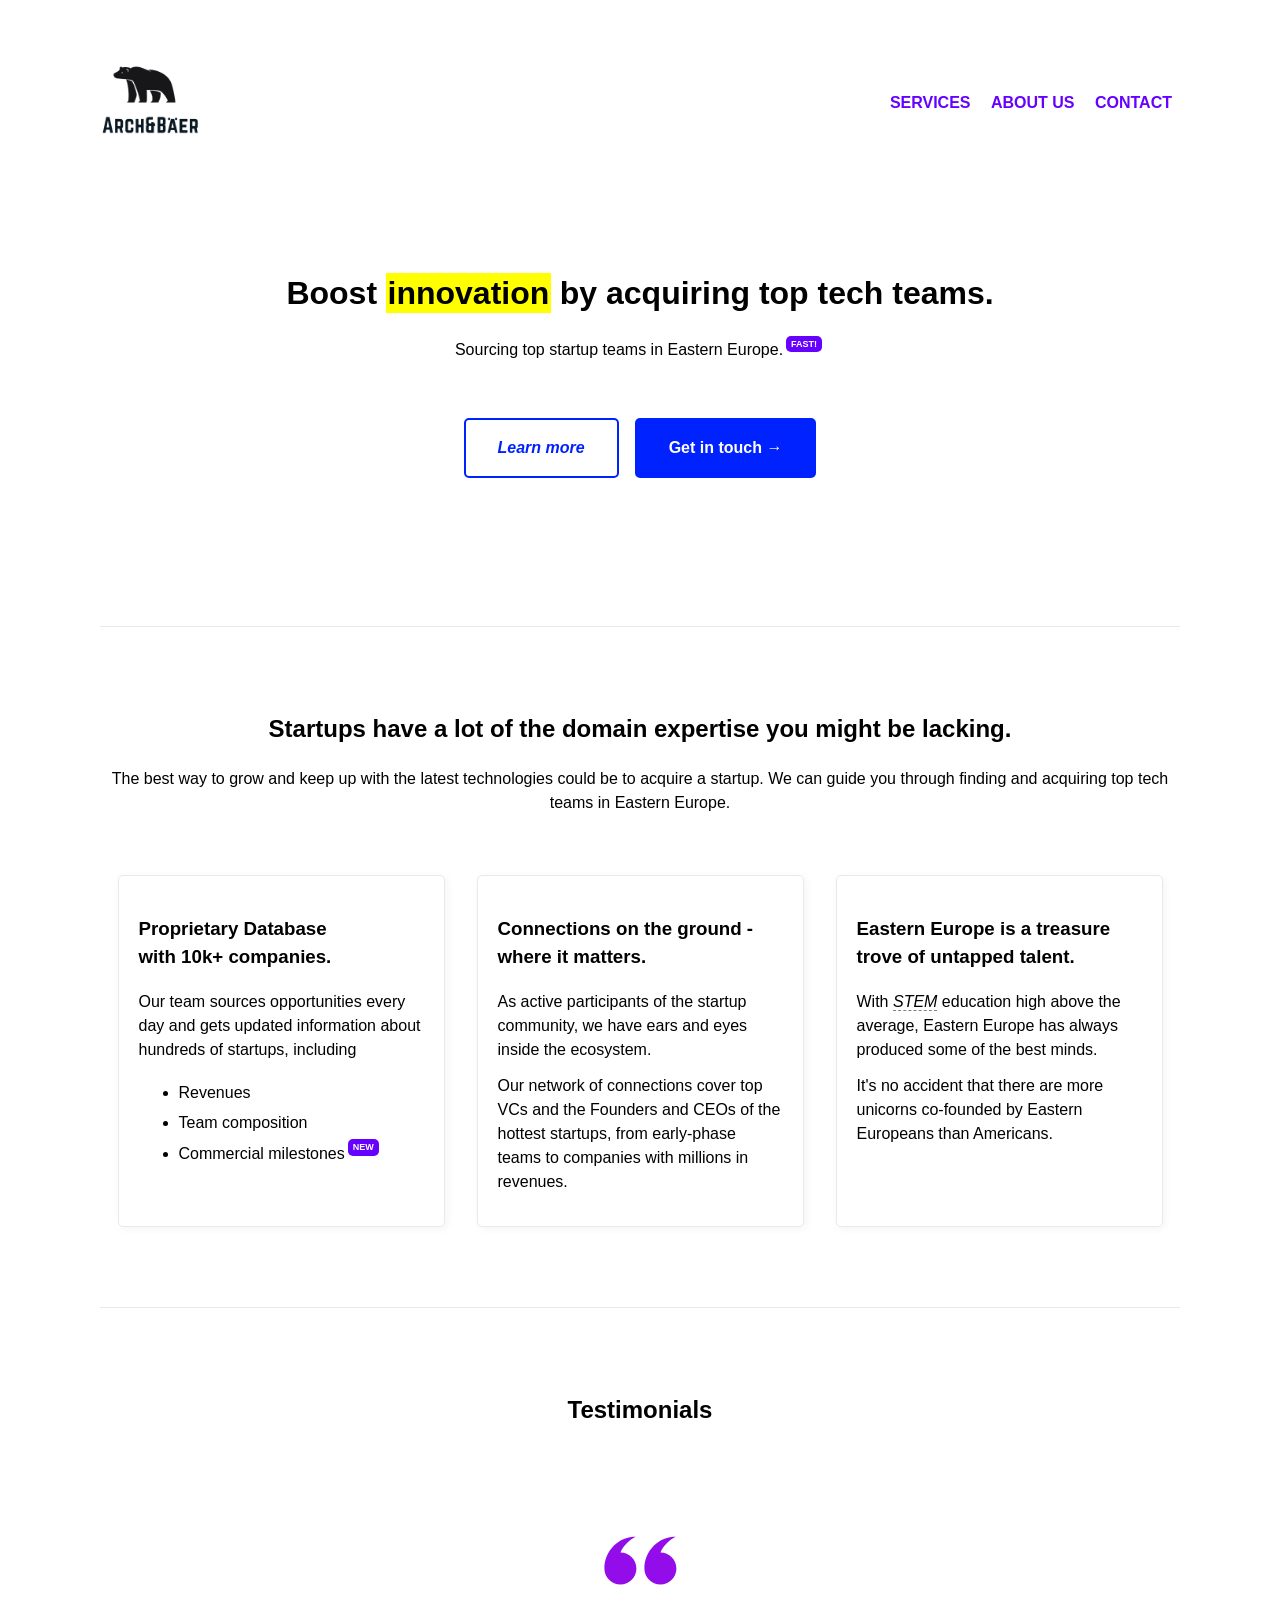
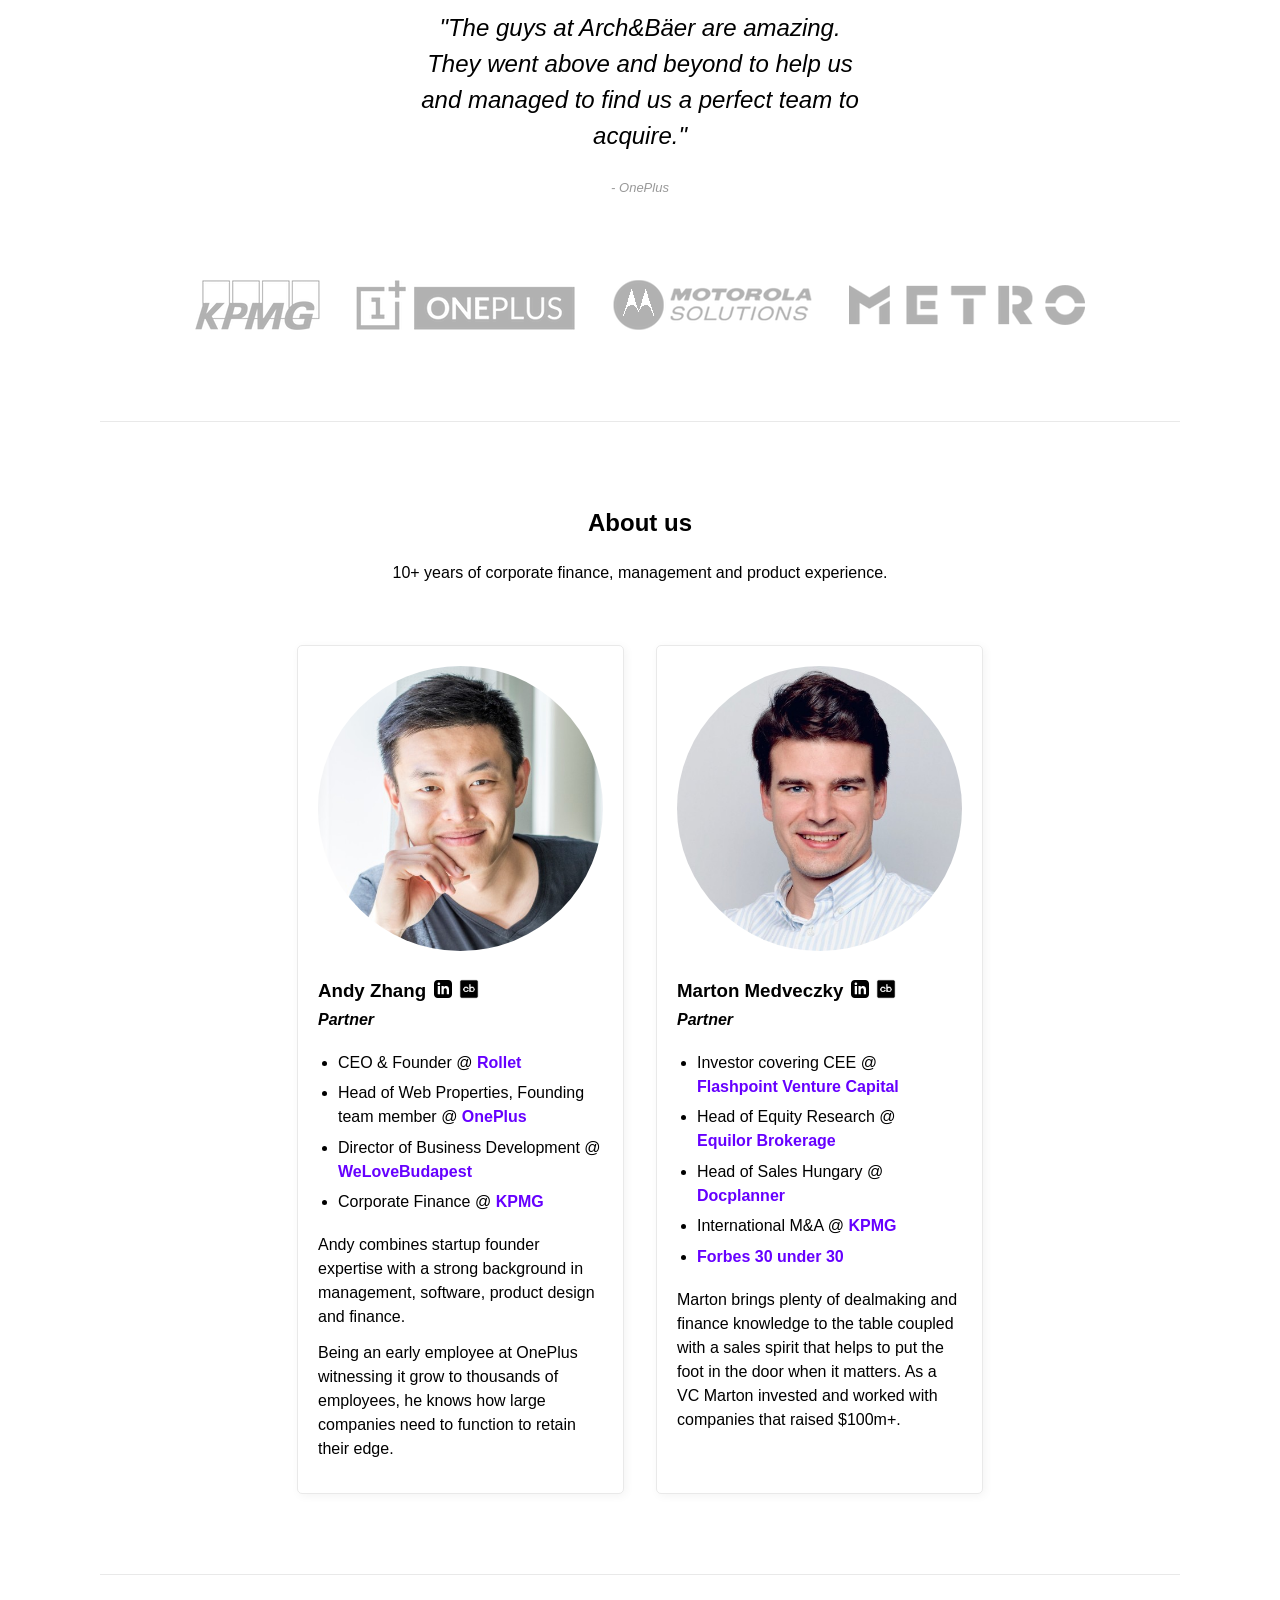
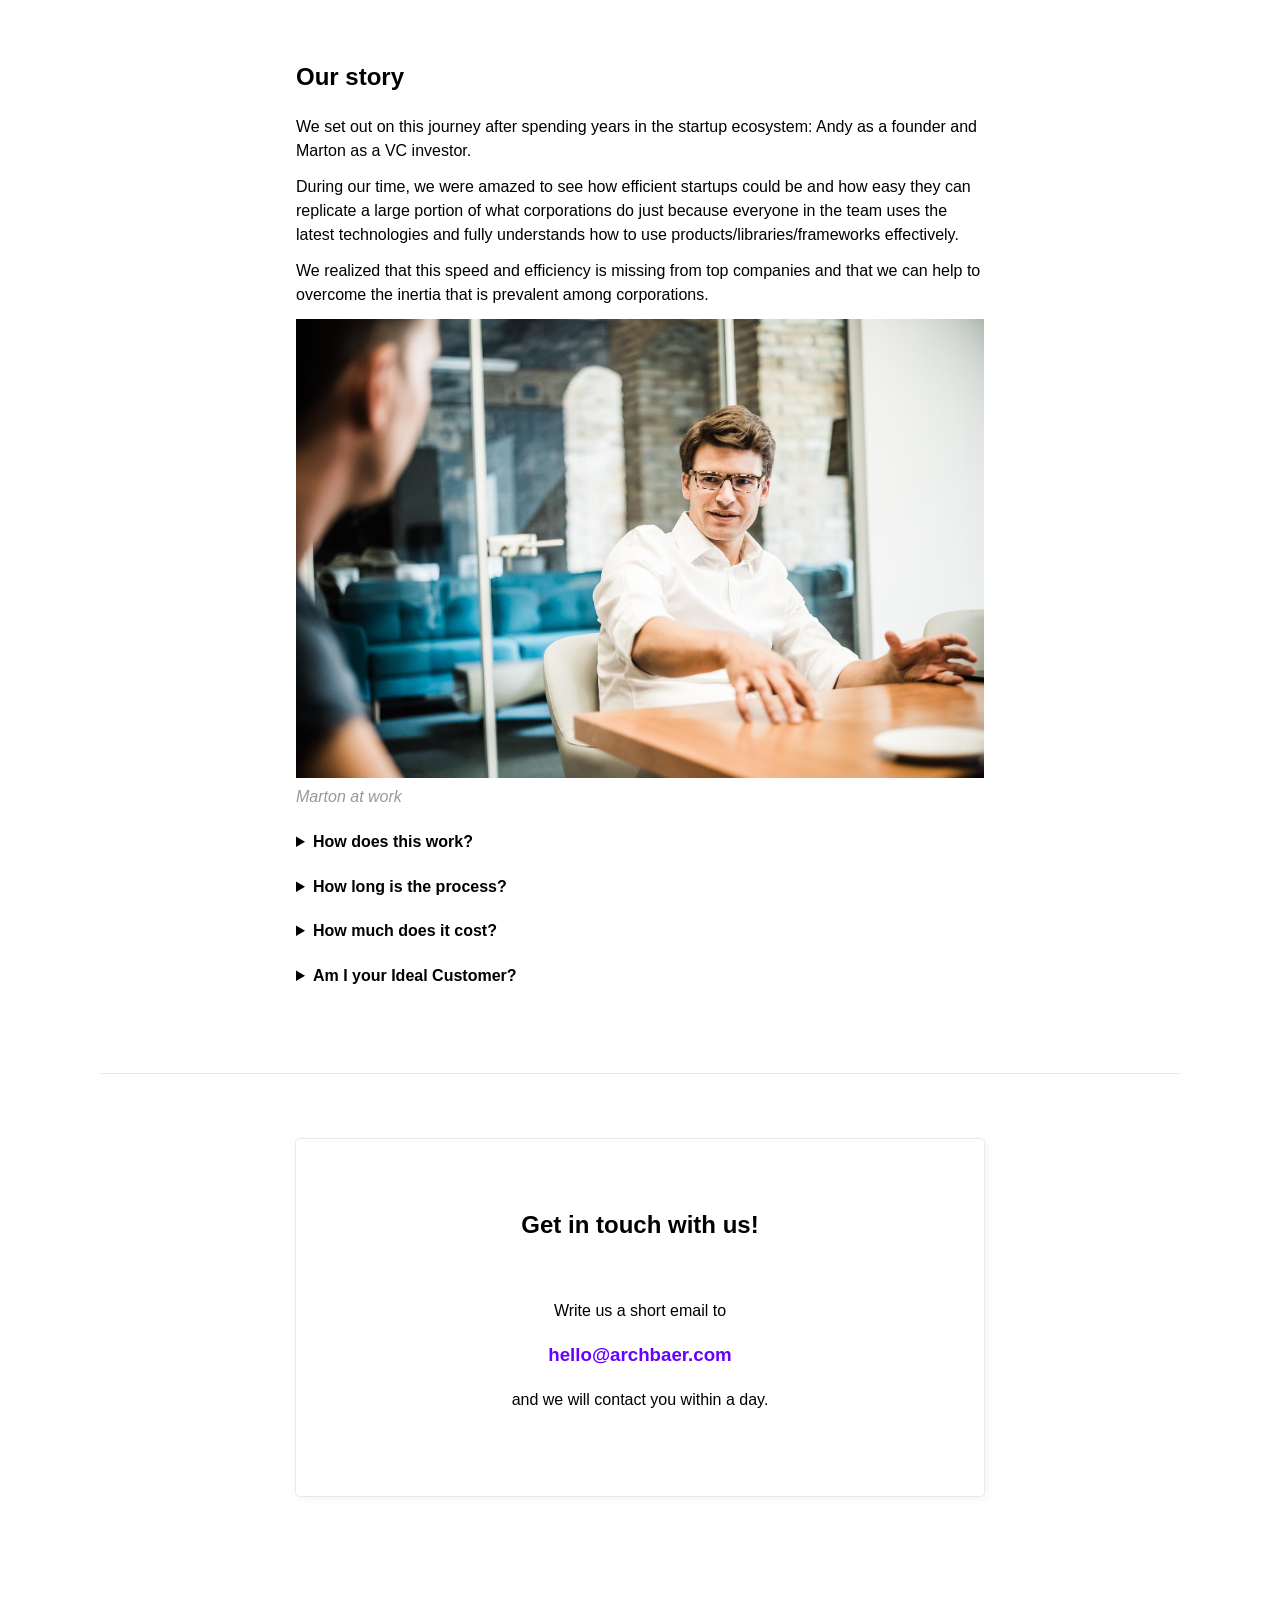
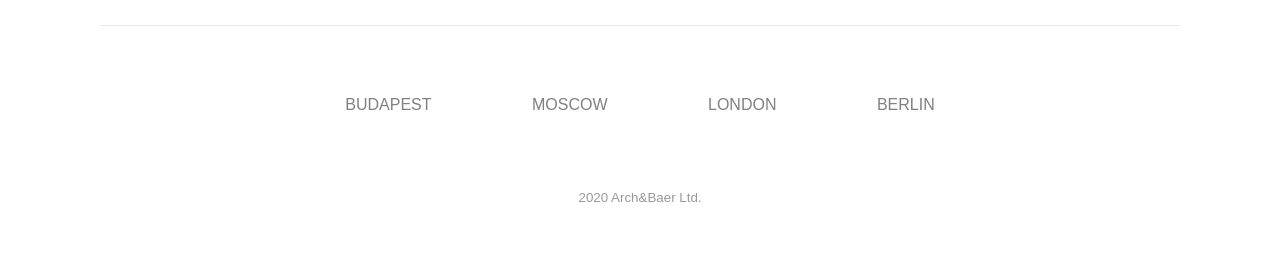
==== commit 92d1bc01: "More concise, rewriting many bits WIP" ====
--- a/index.html
+++ b/index.html
@@ -45,16 +45,16 @@
         <section id="services">
             <header>
                 <h2>Startups have a lot of the domain expertise you might be lacking. </h2>
-                <p>Did you know that the best way for you to grow and keep up with the latest technologies could be to
-                    acquire a startup? We can guide you through finding and acquiring top tech teams in Eastern Europe.
+                <p>The best way to grow and keep up with the latest technologies could be to
+                    acquire a startup. We can guide you through finding and acquiring top tech teams in Eastern Europe.
                 </p>
             </header>
             <aside>
                 <h3>Proprietary Database </br> with 10k+ companies.</h3>
-                <p>Our team sources opportunities every day and gets updated information about startups. These include:
+                <p>Our team sources opportunities every day and gets updated information about hundreds of startups, including
                     <ul>
                         <li>Revenues</li>
-                        <li>Number of FTEs</li>
+                        <li>Team composition</li>
                         <li>Commercial milestones<sup>NEW</sup></li>
                     </ul>
                 </p>
@@ -62,15 +62,14 @@
             </aside>
             <aside>
                 <h3>Connections on the ground - where it matters. </h3>
-                <p>As active participants of the startup ecosystem we have ears and eyes everywhere. </p>
-                <p> Our network of connections cover the top VCs as well as the Founders and CEOs of the hottest
-                    startups from an idea phase to millions in revenues.</p>
+                <p>As active participants of the startup community, we have ears and eyes inside the ecosystem. </p>
+                <p> Our network of connections cover top VCs and the Founders and CEOs of the hottest
+                    startups, from early-phase teams to companies with millions in revenues.</p>
             </aside>
             <aside>
                 <h3>Eastern Europe is a treasure trove of untapped talent.</h3>
-                <p>With STEM* education high above the average, Eastern Europe has always produced the best minds. </p>
-                <p> Do you think it is an accident that there are more unicorns co-founded by Eastern Europeans than
-                    Americans? <small>*Science, technology, engineering and math</small></p>
+                <p>With <dfn title="Science, Technology, Engineering and Math">STEM</dfn> education high above the average, Eastern Europe has always produced some of the best minds.</p>
+                <p>It's no accident that there are more unicorns co-founded by Eastern Europeans than Americans.
             </aside>
         </section>
         <hr>
@@ -78,7 +77,7 @@
         <!-- Customers section -->
         <section>
             <header>
-                <h2>What others say</h2>
+                <h2>Testimonials</h2>
             </header>
             <blockquote>
                 <img alt="Quote" src="src/icon-quote.svg" height="80">
@@ -107,7 +106,7 @@
         <section id="about">
             <header>
                 <h2>About us</h2>
-                <p>10+ years of sales, finance and product experience.</p>
+                <p>10+ years of corporate finance, management and product experience.</p>
             </header>
             <aside>
                 <img class="headshot" src="src/andy.jpeg" alt="Andy Zhang, Partner">
@@ -125,8 +124,8 @@
 
                 <h4 class="jobtitle"> <i>Partner</i> </h4>
                 <ul class="experience">
-                    <li>CEO & Co-founder @ <a target="_blank" href="https://www.rollet.hu/">Rollet</a></li>
-                    <li>Head of Web Properties (employee #32) @ <a target="_blank"
+                    <li>CEO & Founder @ <a target="_blank" href="https://www.rollet.hu/">Rollet</a></li>
+                    <li>Head of Web Properties, Founding team member @ <a target="_blank"
                             href="https://www.oneplus.com/">OnePlus</a></li>
                     <li>Director of Business Development @ <a target="_blank"
                             href="https://www.welovebudapest.com/">WeLoveBudapest</a></li>
@@ -134,11 +133,10 @@
                 </ul>
 
                 <p>
-                    Andy combines startup founder expertise with a strong background in design, programming and finance.
+                    Andy combines startup founder expertise with a strong background in management, software, product design and finance.
                 </p>
                 <p>
-                    Being an early employee at OnePlus witnessing it grow to thousands of employees, he knows how large
-                    companies need to function to retain their edge. 
+                    Being an early employee at OnePlus witnessing it grow to thousands of employees, he knows how large companies need to function to retain their edge. 
                 </p>
             </aside>
 
@@ -180,8 +178,8 @@
             <article>
                 <h2>Our story</h2>
                 <p>We set out on this journey after spending years in the startup ecosystem: Andy as a founder and
-                    Marton as a VC. </p>
-                <p>During our time we were amazed to see how efficient startups could be and how easy they can replicate
+                    Marton as a VC investor. </p>
+                <p>During our time, we were amazed to see how efficient startups could be and how easy they can replicate
                     a large portion of what corporations do just because everyone in the team uses the latest
                     technologies and fully understands how to use products/libraries/frameworks effectively. </p>
                 <p>We realized that this speed and efficiency is missing from top companies and that we can help to
--- a/mvp.css
+++ b/mvp.css
@@ -449,6 +449,10 @@
 
 /* Custom CSS */
 
+dfn {
+    border-bottom: 1px dashed grey;
+}
+
 .headshot {
     border-radius: 50%;
 }
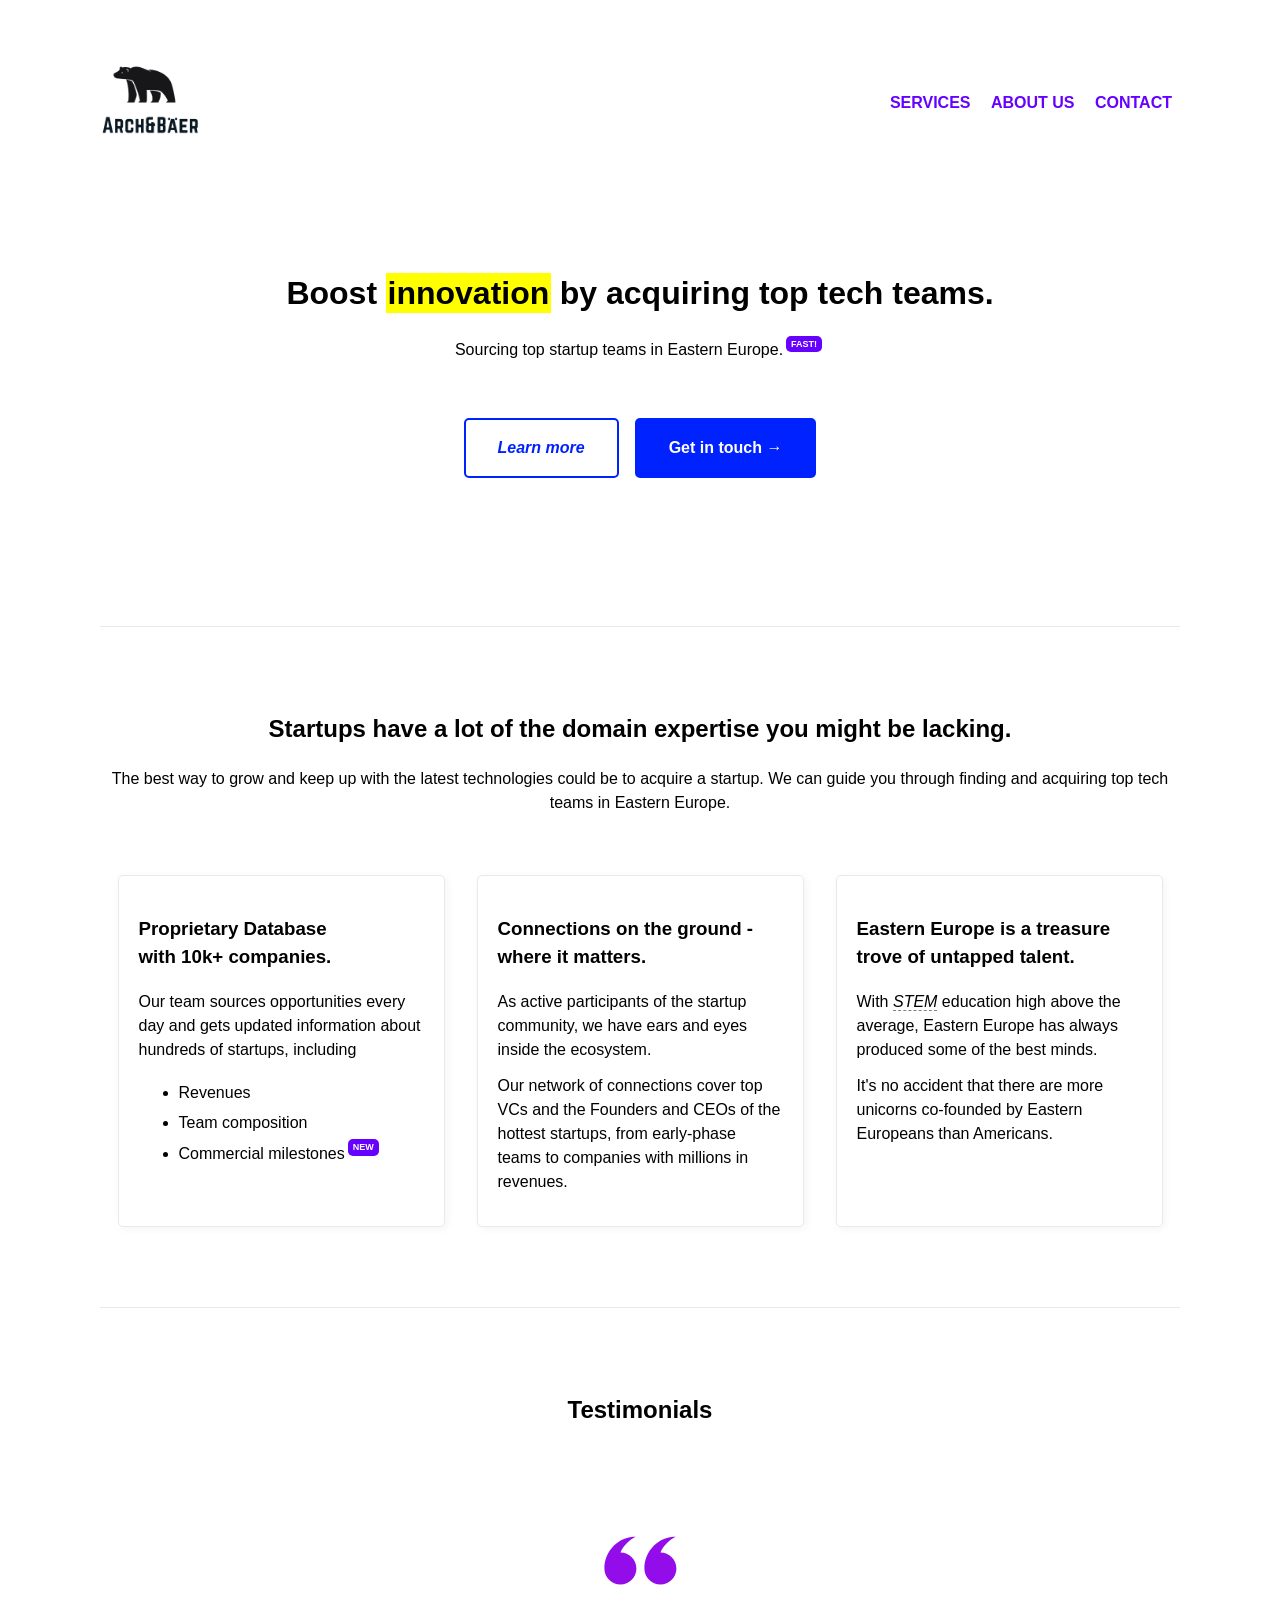
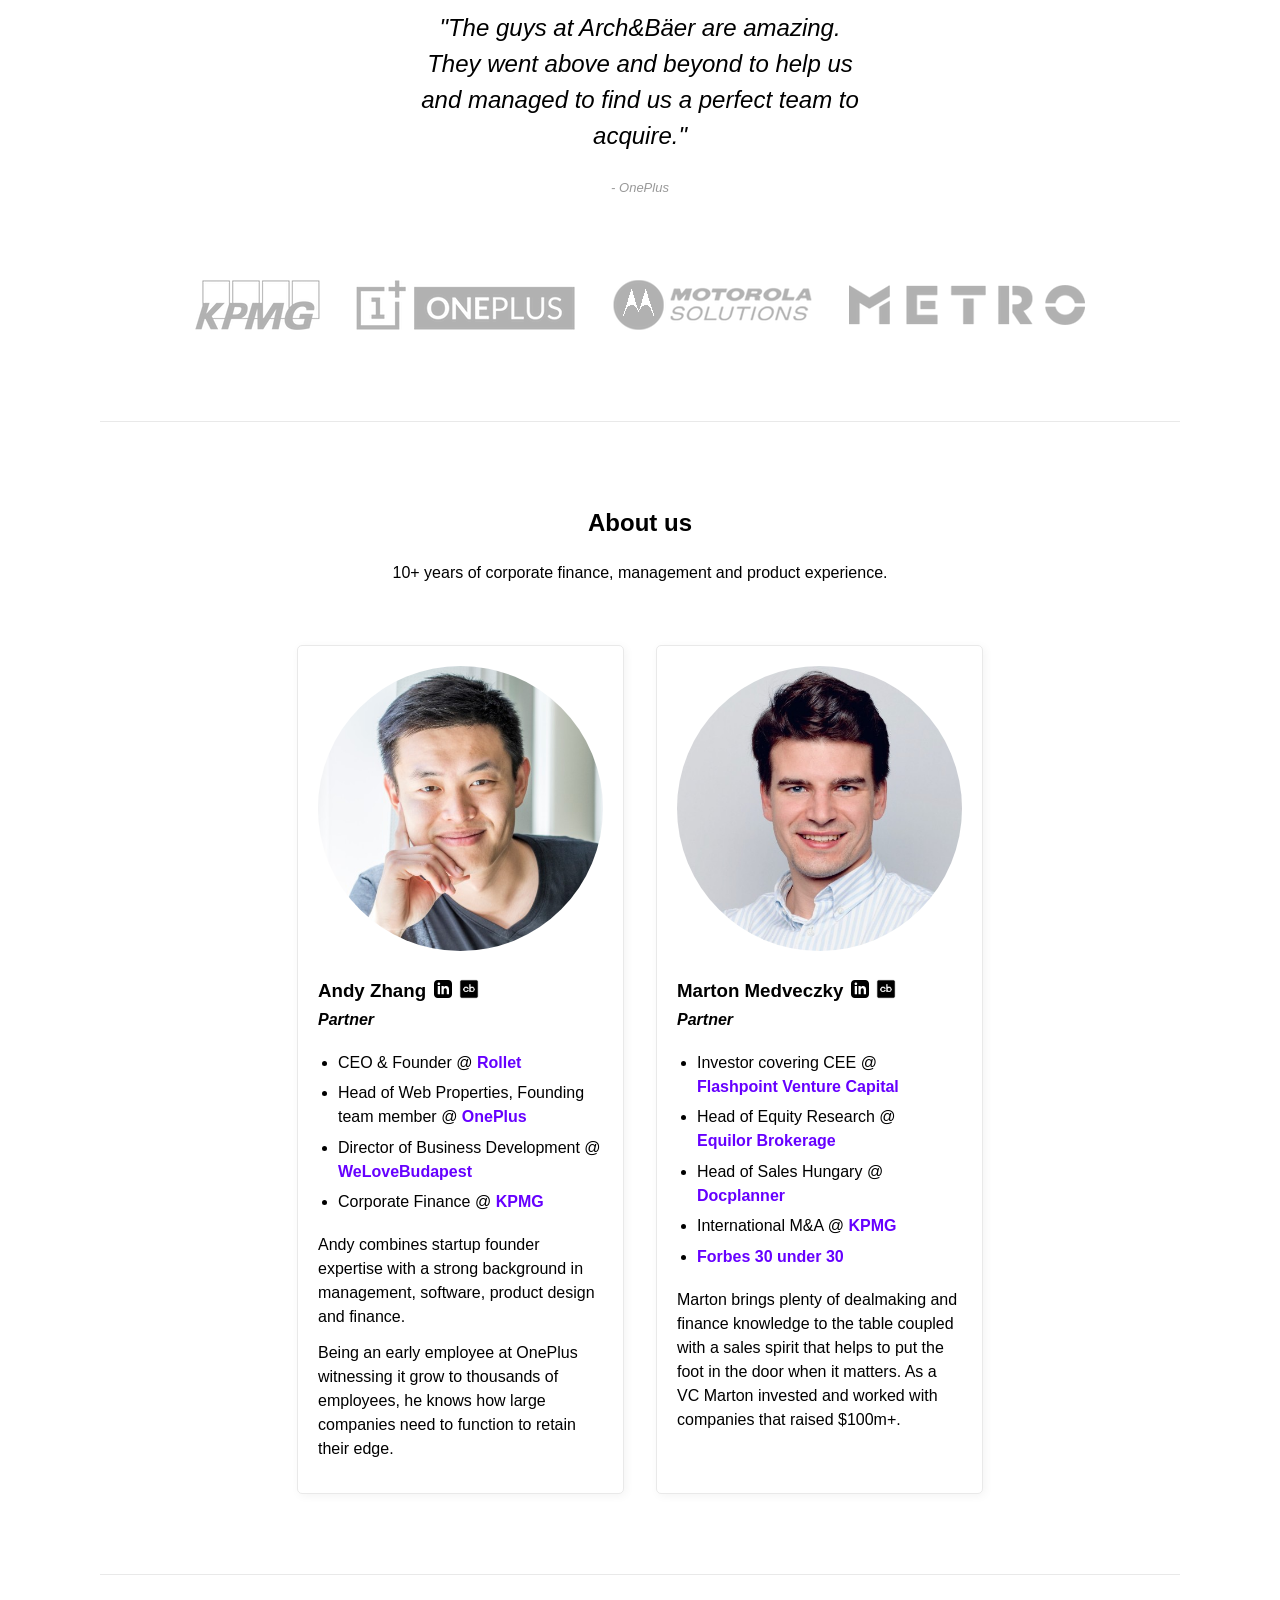
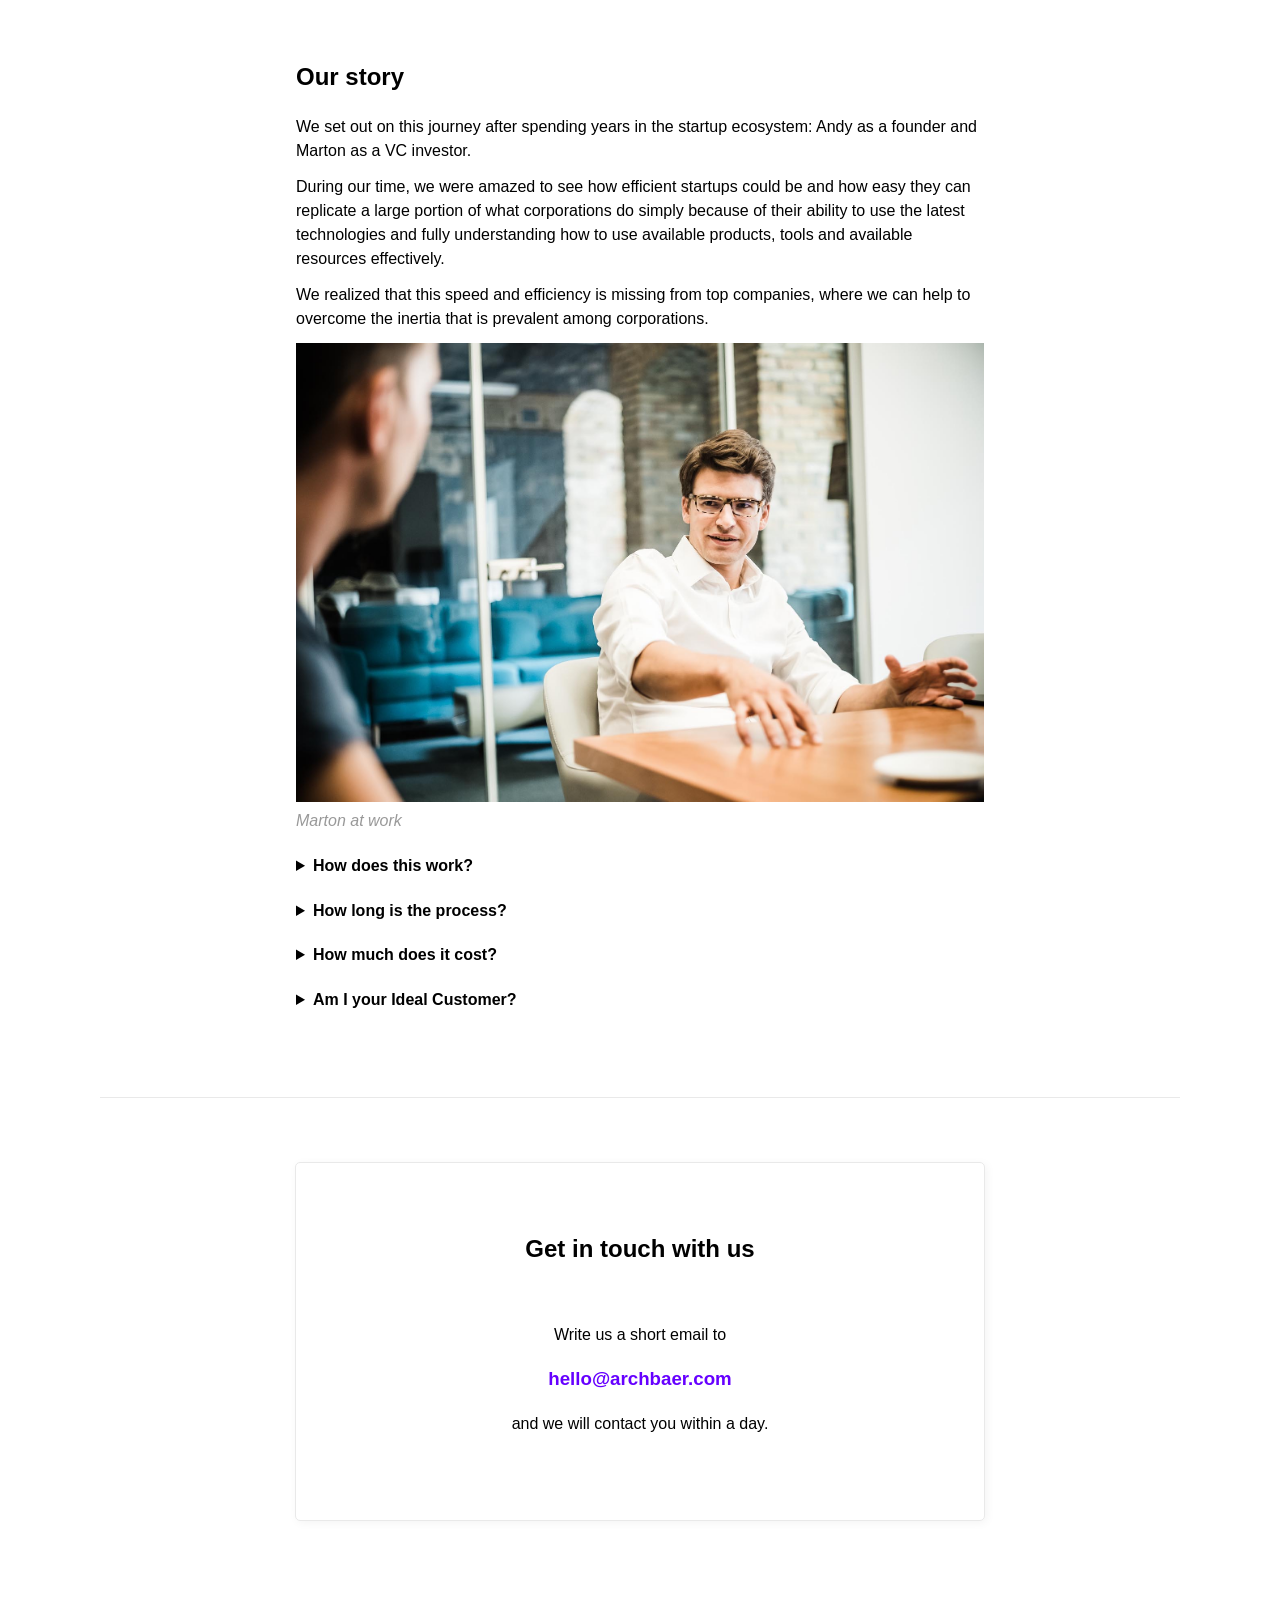
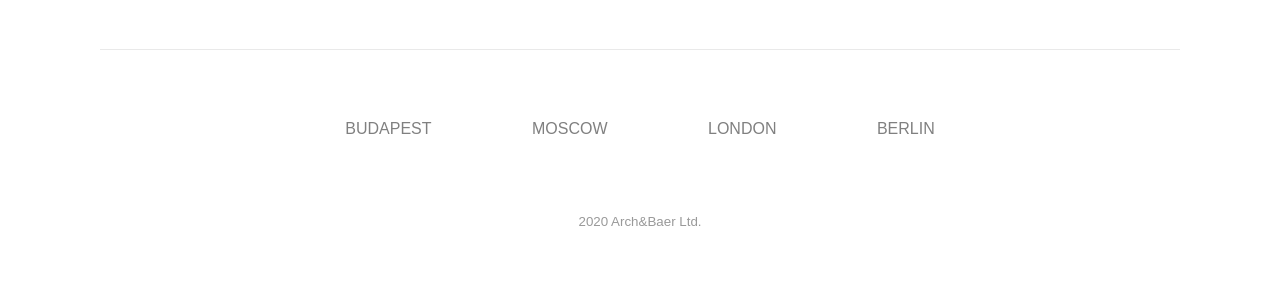
==== commit d02322c5: "More bits" ====
--- a/index.html
+++ b/index.html
@@ -177,13 +177,9 @@
         <section>
             <article>
                 <h2>Our story</h2>
-                <p>We set out on this journey after spending years in the startup ecosystem: Andy as a founder and
-                    Marton as a VC investor. </p>
-                <p>During our time, we were amazed to see how efficient startups could be and how easy they can replicate
-                    a large portion of what corporations do just because everyone in the team uses the latest
-                    technologies and fully understands how to use products/libraries/frameworks effectively. </p>
-                <p>We realized that this speed and efficiency is missing from top companies and that we can help to
-                    overcome the inertia that is prevalent among corporations. </p>
+                <p>We set out on this journey after spending years in the startup ecosystem: Andy as a founder and Marton as a VC investor. </p>
+                <p>During our time, we were amazed to see how efficient startups could be and how easy they can replicate a large portion of what corporations do simply because of their ability to use the latest technologies and fully understanding how to use available products, tools and available resources effectively. </p>
+                <p>We realized that this speed and efficiency is missing from top companies, where we can help to overcome the inertia that is prevalent among corporations.</p>
 
                 <figure>
                     <img alt="Marton at work" src="src/forbeskep.jpeg">
@@ -193,15 +189,12 @@
                 <div>
                     <details>
                         <summary>How does this work?</summary>
-                        <p>It's pretty simple really.</p>
+                        <p>It's pretty simple, really.</p>
                         <ol>
                             <li>We have a discussion and you tell us what would be interesting to you.</li>
-                            <li>We go through our database and come up with potential targets that we think could be a
-                                good fit for you.</li>
+                            <li>We go through our database and come up with potential companies that we think could be a good fit for you to acquire.</li>
                             <li>We approach the targets, find out intent and work out an offer.</li>
-                            <li>We hold your hand during the acquisition process, work with lawyers and diligence
-                                providers, help you sign and close fast.</li>
-
+                            <li>We hold your hand during the acquisition process, work with lawyers and due diligence providers, help you sign and close fast.</li>
                         </ol>
 
                     </details>
@@ -215,8 +208,7 @@
                     </details>
                     <details>
                         <summary>Am I your Ideal Customer?</summary>
-                        <p>Are you a large company where innovation is always a topic but it never really seems to
-                            "happen"? Chances are that we can help you in most cases. </p>
+                        <p>Are you a medium to large company where innovation is always a topic but you struggle to make it "happen"? Chances are, we can help you in most cases.</p>
                     </details>
 
                 </div>
@@ -228,15 +220,15 @@
         <section id="contact">
             <form>
                 <header>
-                    <h2>Get in touch with us!</h2>
+                    <h2>Get in touch with us</h2>
                 </header>
-                <p>Write us a short email to </p>
+                <p>Write us a short email to</p>
 
 
                 <h3><a href="mailto:hello@archbaer.com"> hello@archbaer.com</a></h3>
 
 
-                <p>and we will contact you within a day. </p>
+                <p>and we will contact you within a day.</p>
             </br></br>
             </form>
         </section>
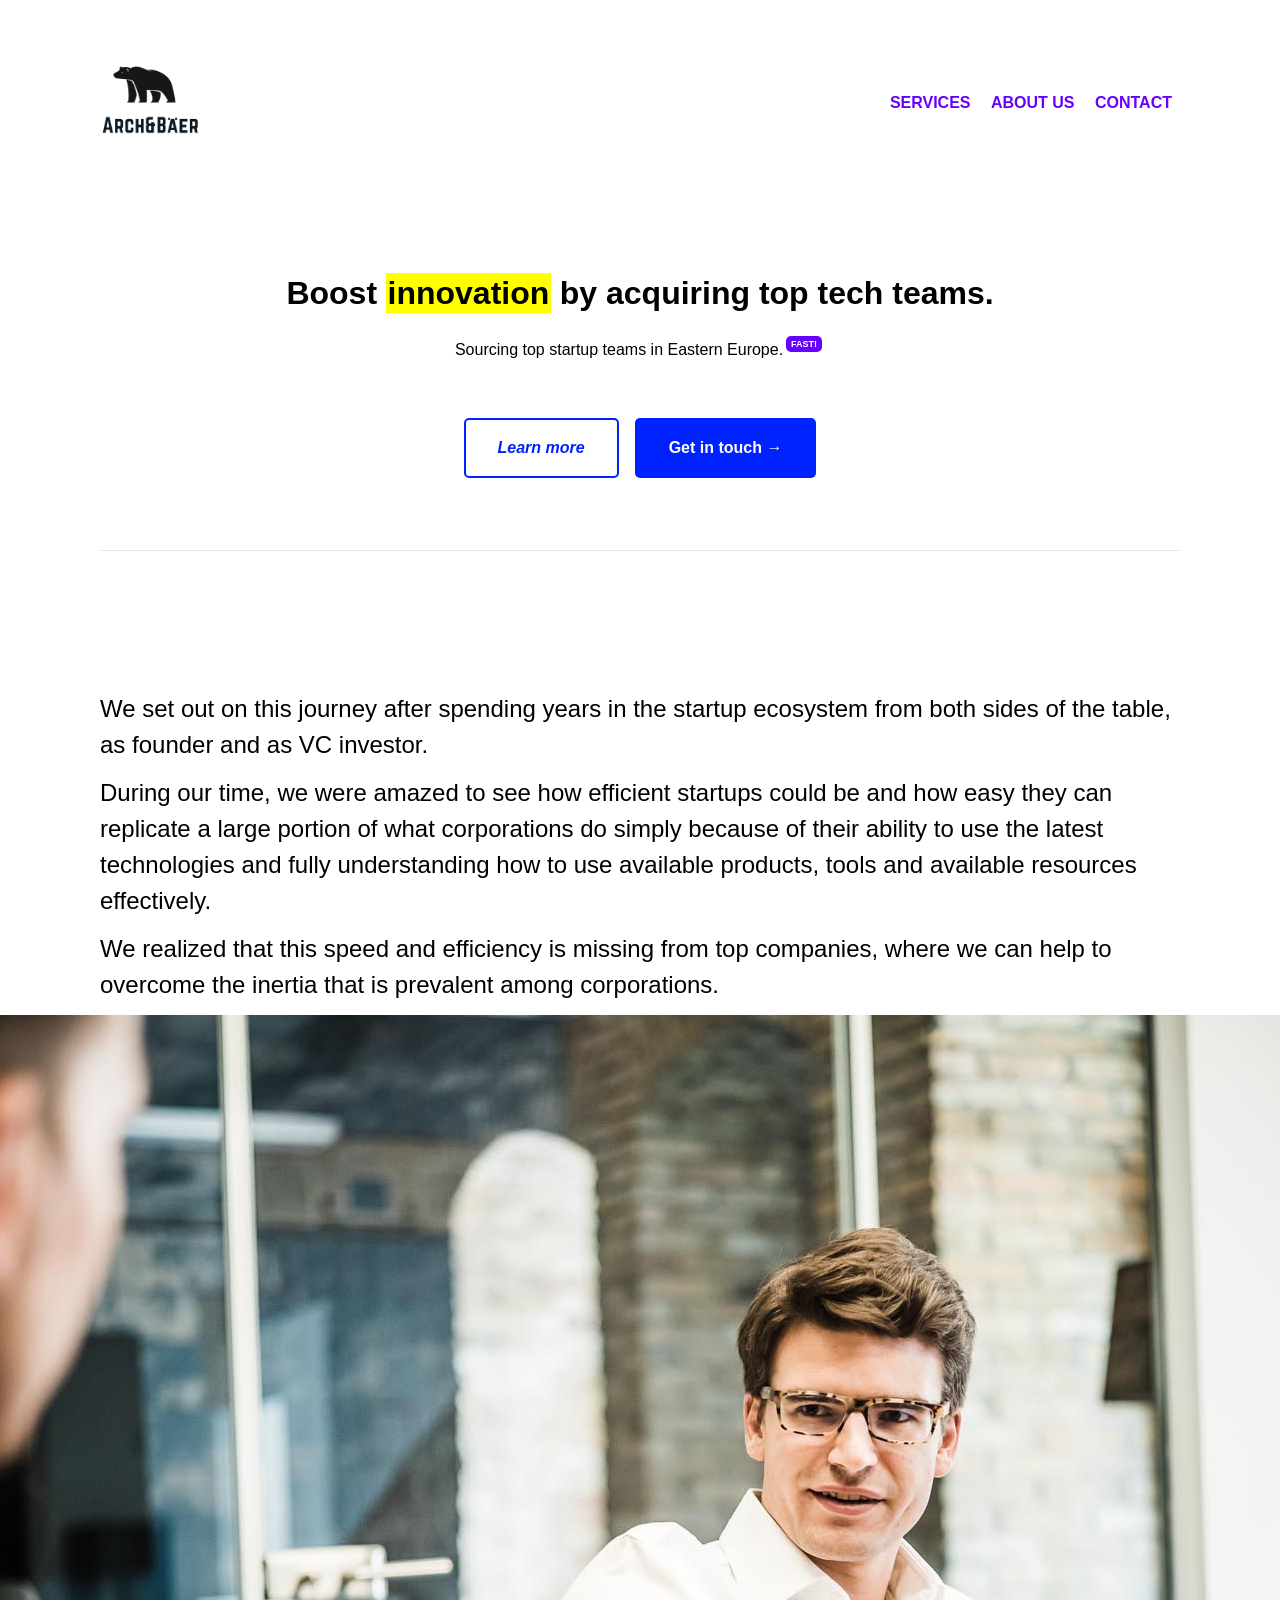
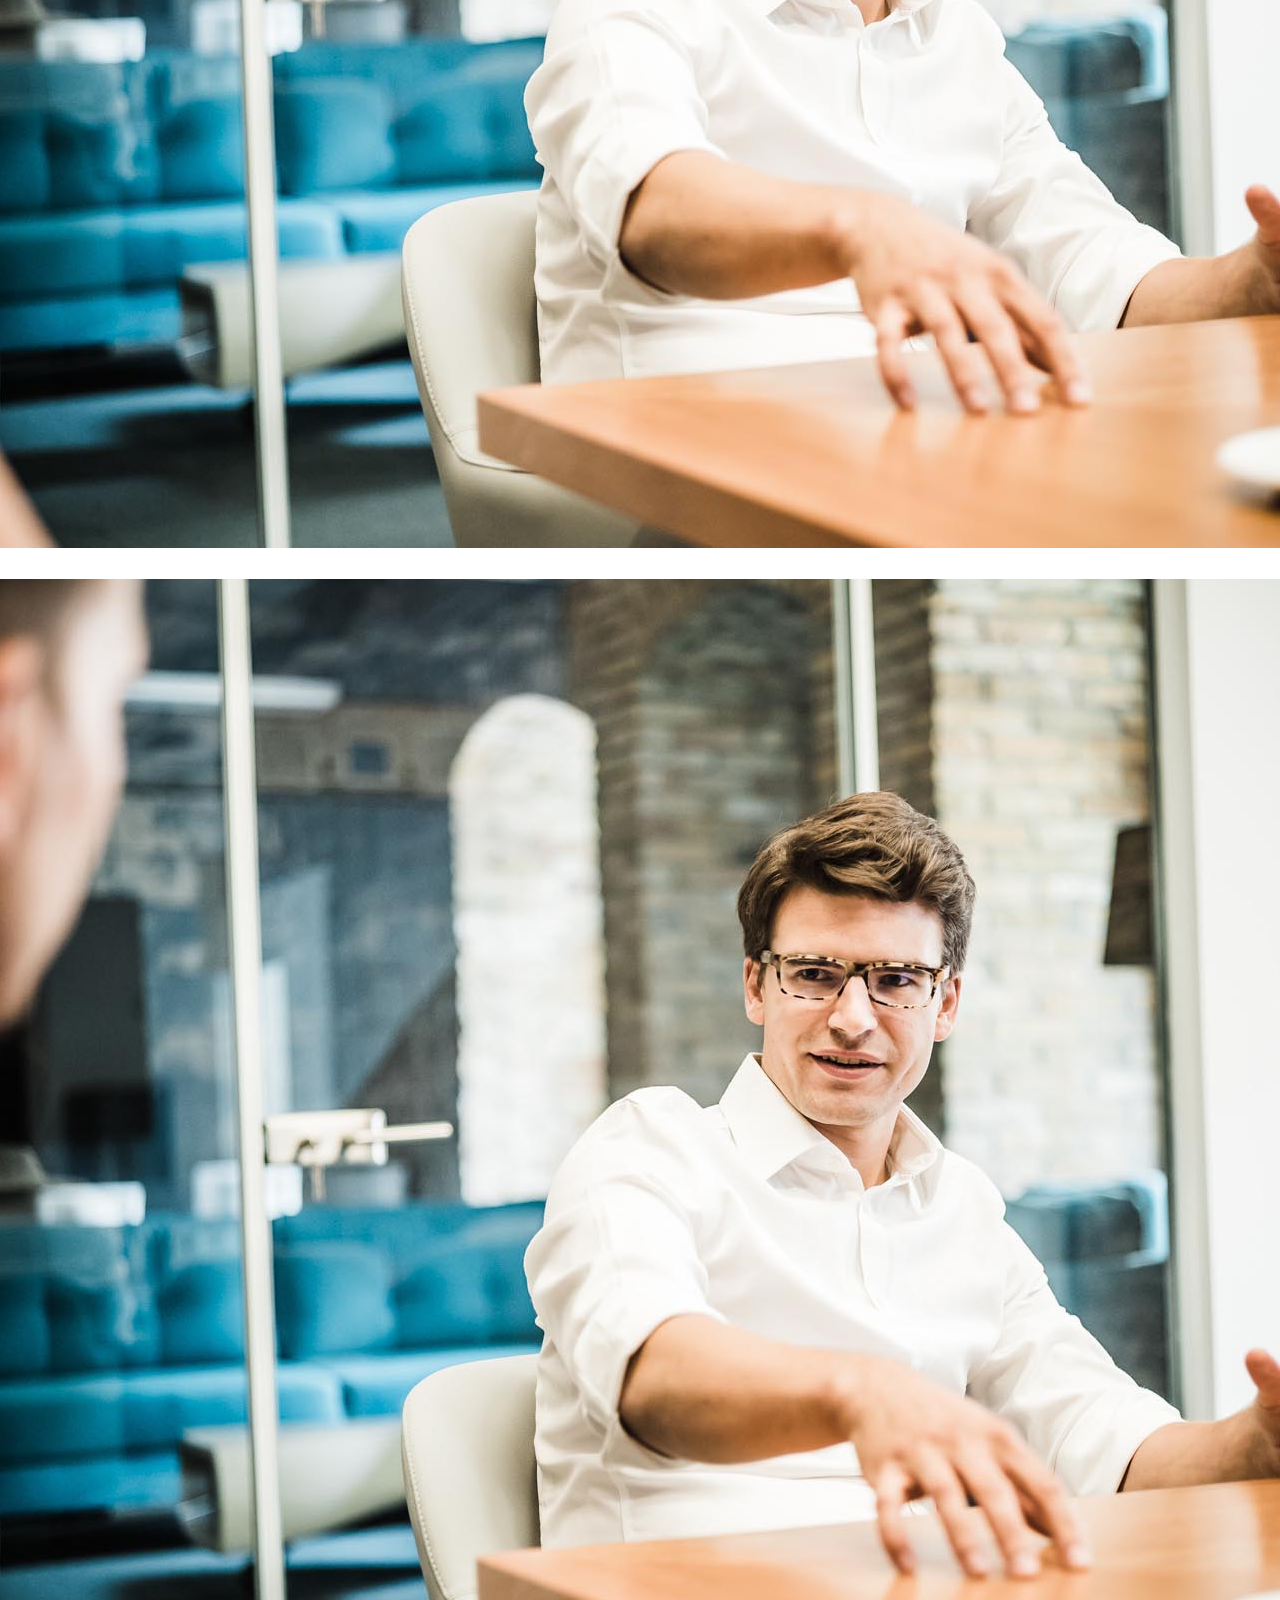
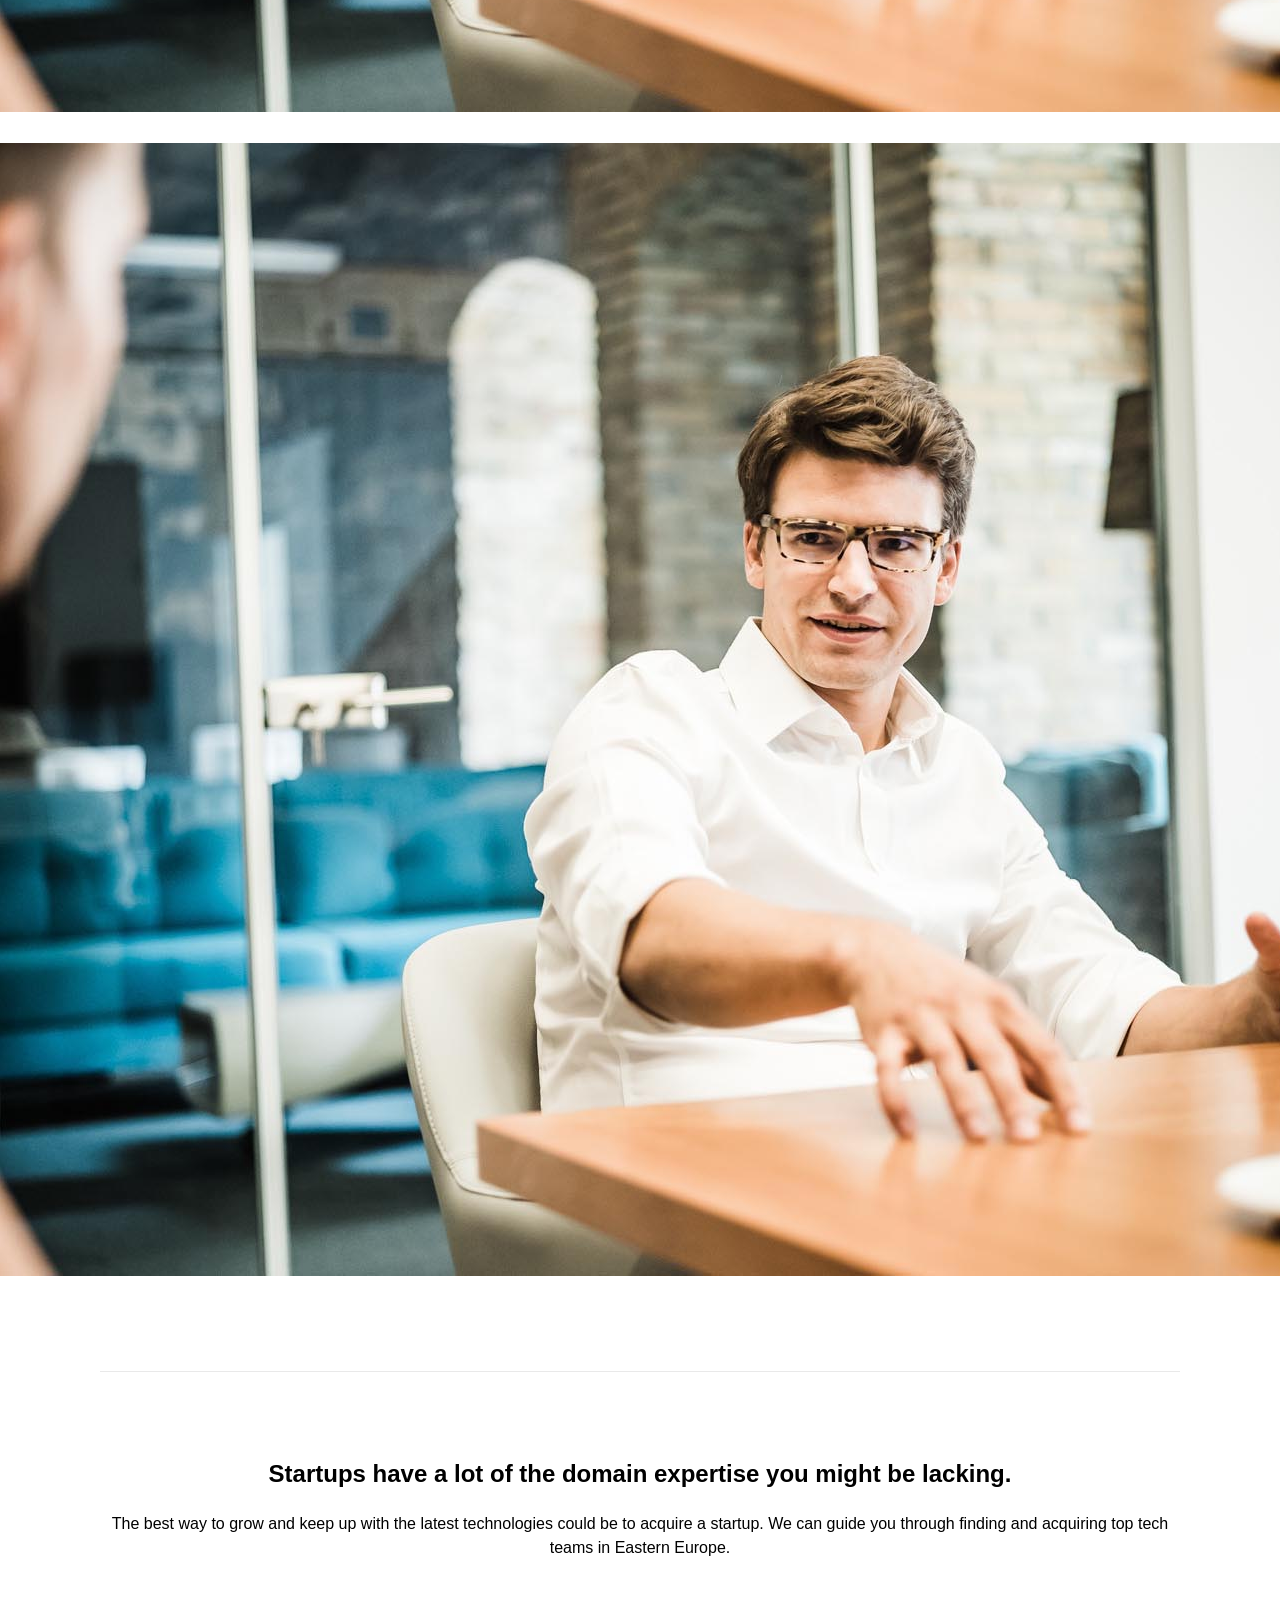
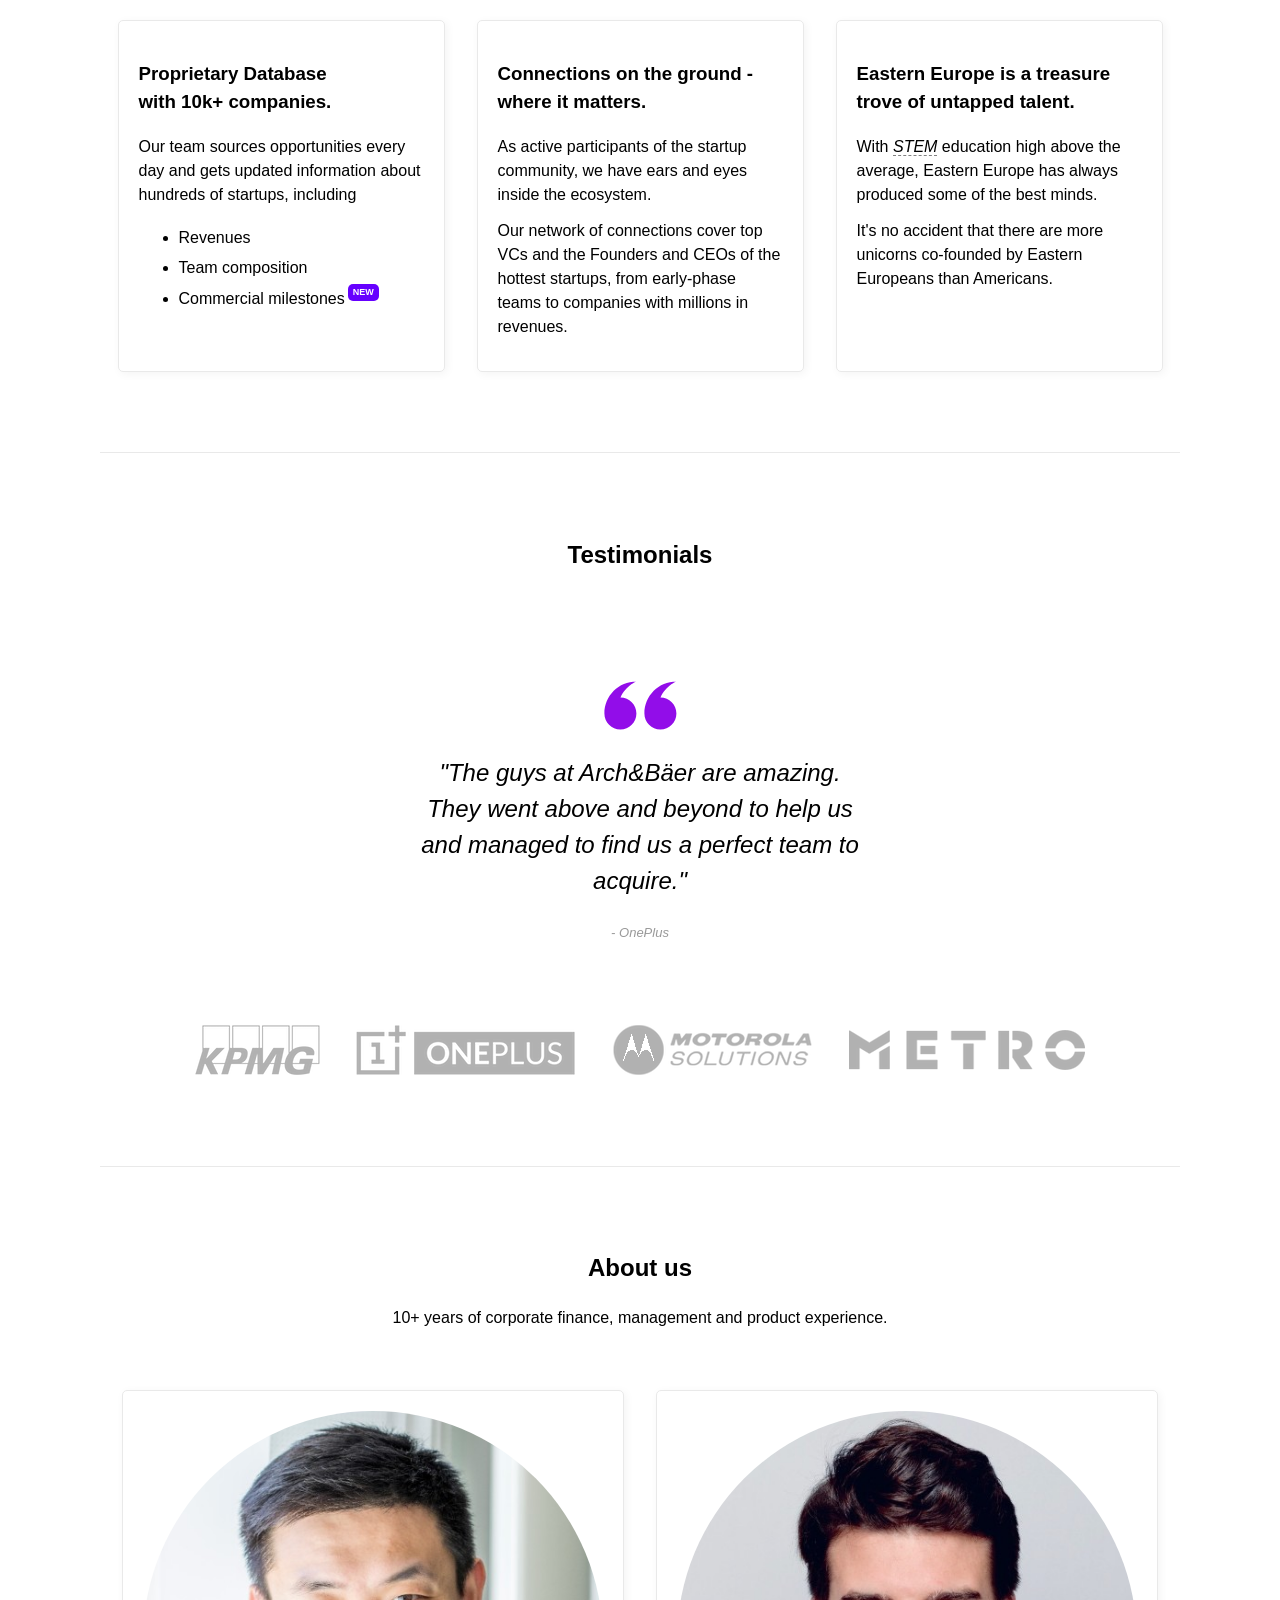
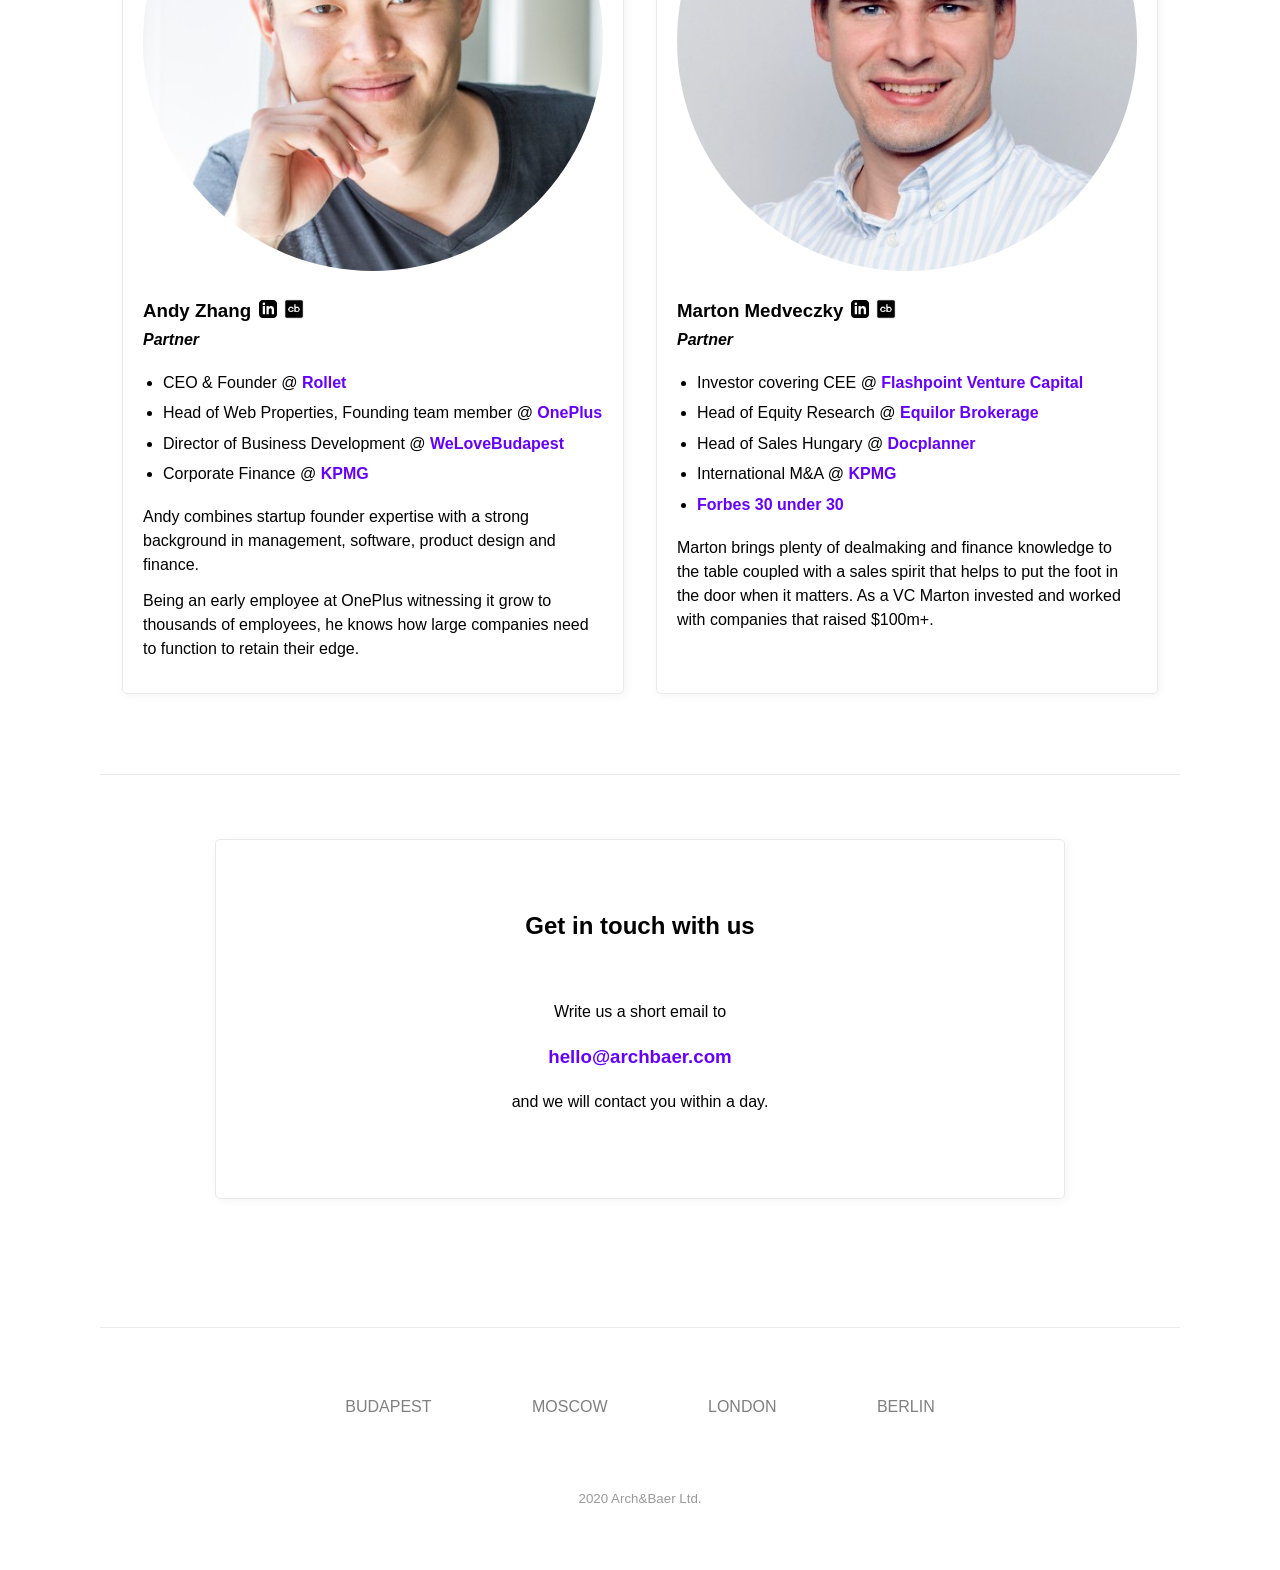
==== commit 4e04d5d2: "WIP" ====
--- a/index.html
+++ b/index.html
@@ -36,10 +36,67 @@
         <p>Sourcing top startup teams in Eastern Europe.<sup>FAST!</sup></p>
         <br>
         <p><a href="#services"><i>Learn more</i></a><a href="#contact"><b>Get in touch &rarr;</b></a></p>
+
+        <hr>
+
     </header>
     <main>
 
-        <hr>
+                <!-- Our story section -->
+        <section id="lead">
+            <article>
+                <!-- <h2>Our story</h2> -->
+                <p>We set out on this journey after spending years in the startup ecosystem from both sides of the table, as founder and as VC investor. </p>
+                <p>During our time, we were amazed to see how efficient startups could be and how easy they can replicate a large portion of what corporations do simply because of their ability to use the latest technologies and fully understanding how to use available products, tools and available resources effectively. </p>
+                <p>We realized that this speed and efficiency is missing from top companies, where we can help to overcome the inertia that is prevalent among corporations.</p>
+
+                <!-- <div>
+                    <details>
+                        <summary>How does this work?</summary>
+                        <p>It's pretty simple, really.</p>
+                        <ol>
+                            <li>We have a discussion and you tell us what would be interesting to you.</li>
+                            <li>We go through our database and come up with potential companies that we think could be a good fit for you to acquire.</li>
+                            <li>We approach the targets, find out intent and work out an offer.</li>
+                            <li>We hold your hand during the acquisition process, work with lawyers and due diligence providers, help you sign and close fast.</li>
+                        </ol>
+
+                    </details>
+                    <details>
+                        <summary>How long is the process?</summary>
+                        <p>Depends on a lot of factors but typically 6-9 months from start to finish.</p>
+                    </details>
+                    <details>
+                        <summary>How much does it cost?</summary>
+                        <p>We work on a retainer + success fee basis, calculated individually for every client.</p>
+                    </details>
+                    <details>
+                        <summary>Am I your Ideal Customer?</summary>
+                        <p>Are you a medium to large company where innovation is always a topic but you struggle to make it "happen"? Chances are, we can help you in most cases.</p>
+                    </details>
+
+                </div> -->
+            </article>
+
+                <div>
+                    <img alt="Marton at work" src="src/forbeskep.jpeg">
+                    <figcaption><i>Marton at work</i></figcaption>
+                </div>
+
+                <div>
+                    <img alt="Marton at work" src="src/forbeskep.jpeg">
+                    <figcaption><i>Marton at work</i></figcaption>
+                </div>
+
+                <div>
+                    <img alt="Marton at work" src="src/forbeskep.jpeg">
+                    <figcaption><i>Marton at work</i></figcaption>
+                </div>
+
+
+        </section>
+        <hr>
+
 
         <!-- Services section -->
         <section id="services">
@@ -173,49 +230,6 @@
 
         <hr>
 
-        <!-- Our story section -->
-        <section>
-            <article>
-                <h2>Our story</h2>
-                <p>We set out on this journey after spending years in the startup ecosystem: Andy as a founder and Marton as a VC investor. </p>
-                <p>During our time, we were amazed to see how efficient startups could be and how easy they can replicate a large portion of what corporations do simply because of their ability to use the latest technologies and fully understanding how to use available products, tools and available resources effectively. </p>
-                <p>We realized that this speed and efficiency is missing from top companies, where we can help to overcome the inertia that is prevalent among corporations.</p>
-
-                <figure>
-                    <img alt="Marton at work" src="src/forbeskep.jpeg">
-                    <figcaption><i>Marton at work</i></figcaption>
-                </figure>
-
-                <div>
-                    <details>
-                        <summary>How does this work?</summary>
-                        <p>It's pretty simple, really.</p>
-                        <ol>
-                            <li>We have a discussion and you tell us what would be interesting to you.</li>
-                            <li>We go through our database and come up with potential companies that we think could be a good fit for you to acquire.</li>
-                            <li>We approach the targets, find out intent and work out an offer.</li>
-                            <li>We hold your hand during the acquisition process, work with lawyers and due diligence providers, help you sign and close fast.</li>
-                        </ol>
-
-                    </details>
-                    <details>
-                        <summary>How long is the process?</summary>
-                        <p>Depends on a lot of factors but typically 6-9 months from start to finish.</p>
-                    </details>
-                    <details>
-                        <summary>How much does it cost?</summary>
-                        <p>We work on a retainer + success fee basis, calculated individually for every client.</p>
-                    </details>
-                    <details>
-                        <summary>Am I your Ideal Customer?</summary>
-                        <p>Are you a medium to large company where innovation is always a topic but you struggle to make it "happen"? Chances are, we can help you in most cases.</p>
-                    </details>
-
-                </div>
-            </article>
-        </section>
-        <hr>
-
         <!-- Contact section -->
         <section id="contact">
             <form>
--- a/mvp.css
+++ b/mvp.css
@@ -449,6 +449,10 @@
 
 /* Custom CSS */
 
+#about aside {
+    width: var(--width-card-medium);
+}
+
 dfn {
     border-bottom: 1px dashed grey;
 }
@@ -508,7 +512,7 @@
 }
 
 #contact form {
-    width: 40rem;
+    width: var(--width-card-wide);
 }
 
 #contact form h3 {
@@ -520,8 +524,8 @@
 }
 
 article {
-    width: 43rem;
-    margin: 0px 8%;
+    /*margin: 0px 8%;*/
+    font-size: 150%;
 }
 
 mark#innovation {
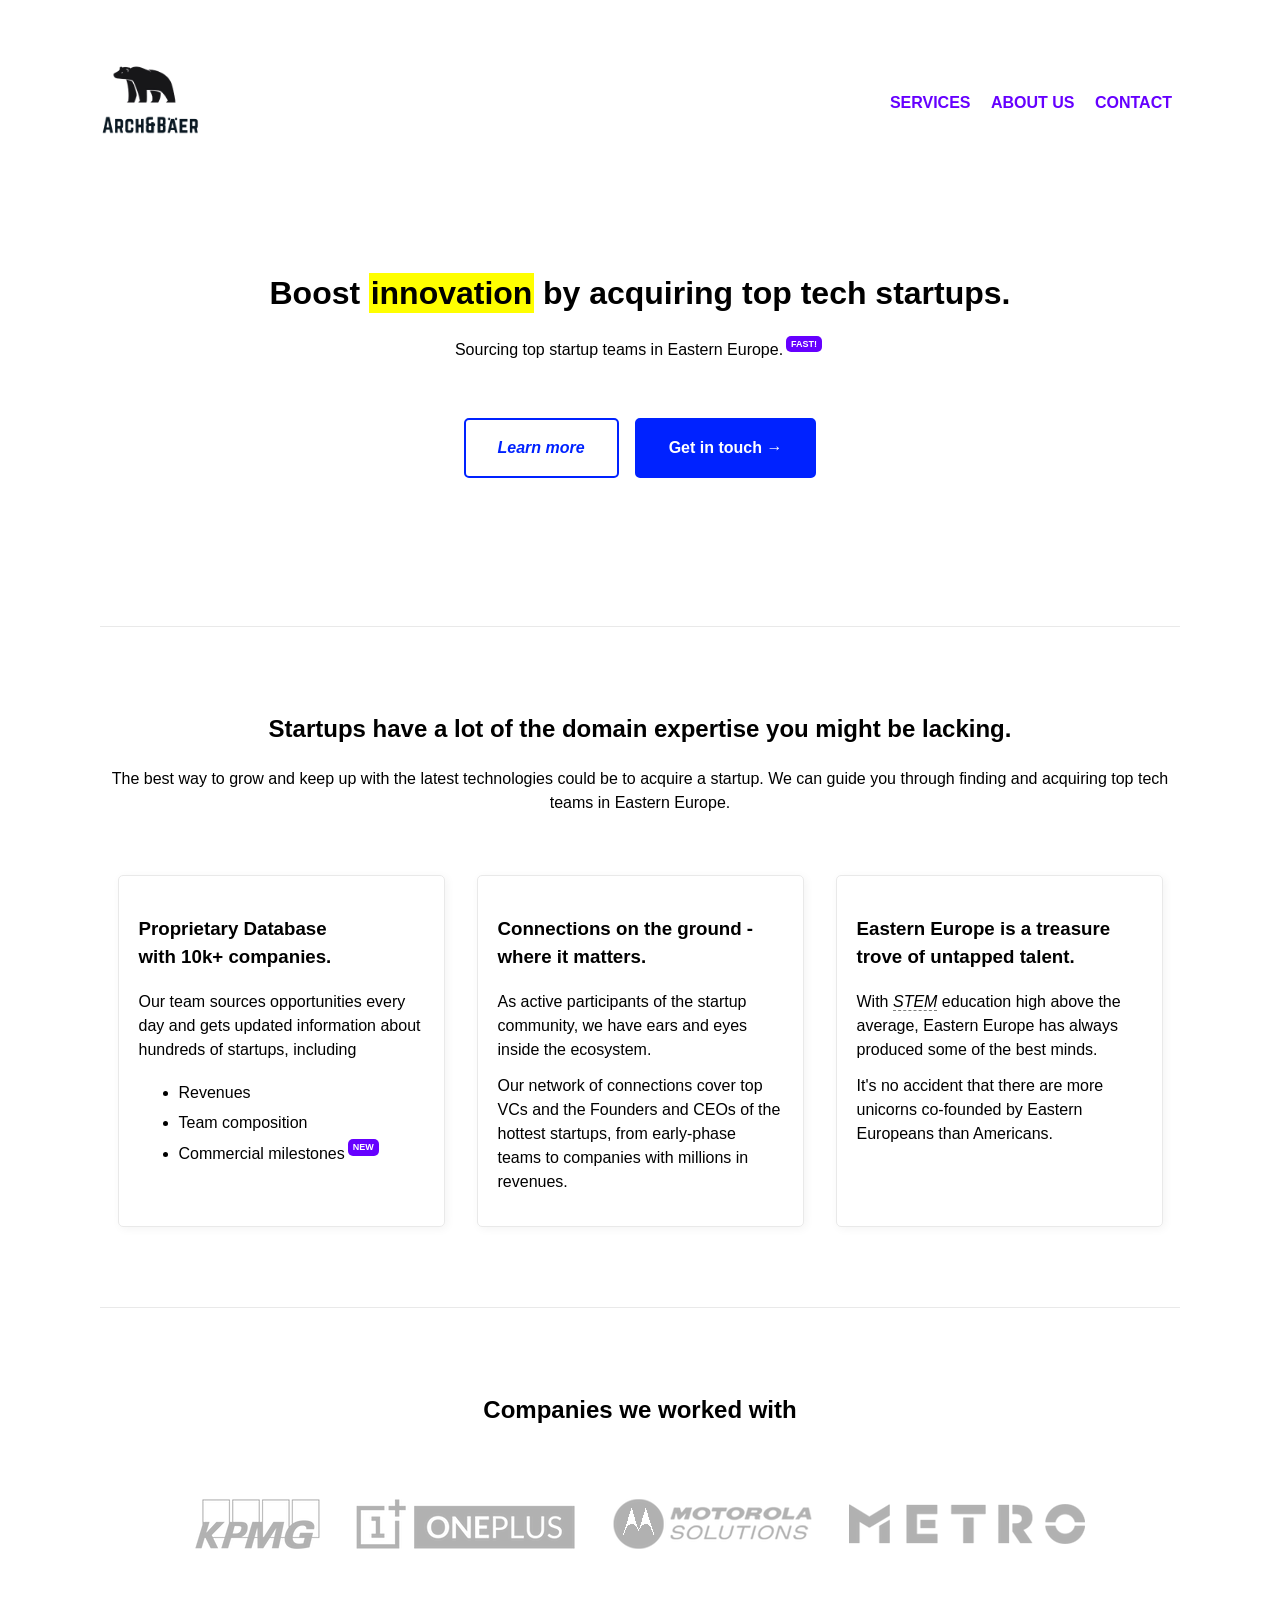
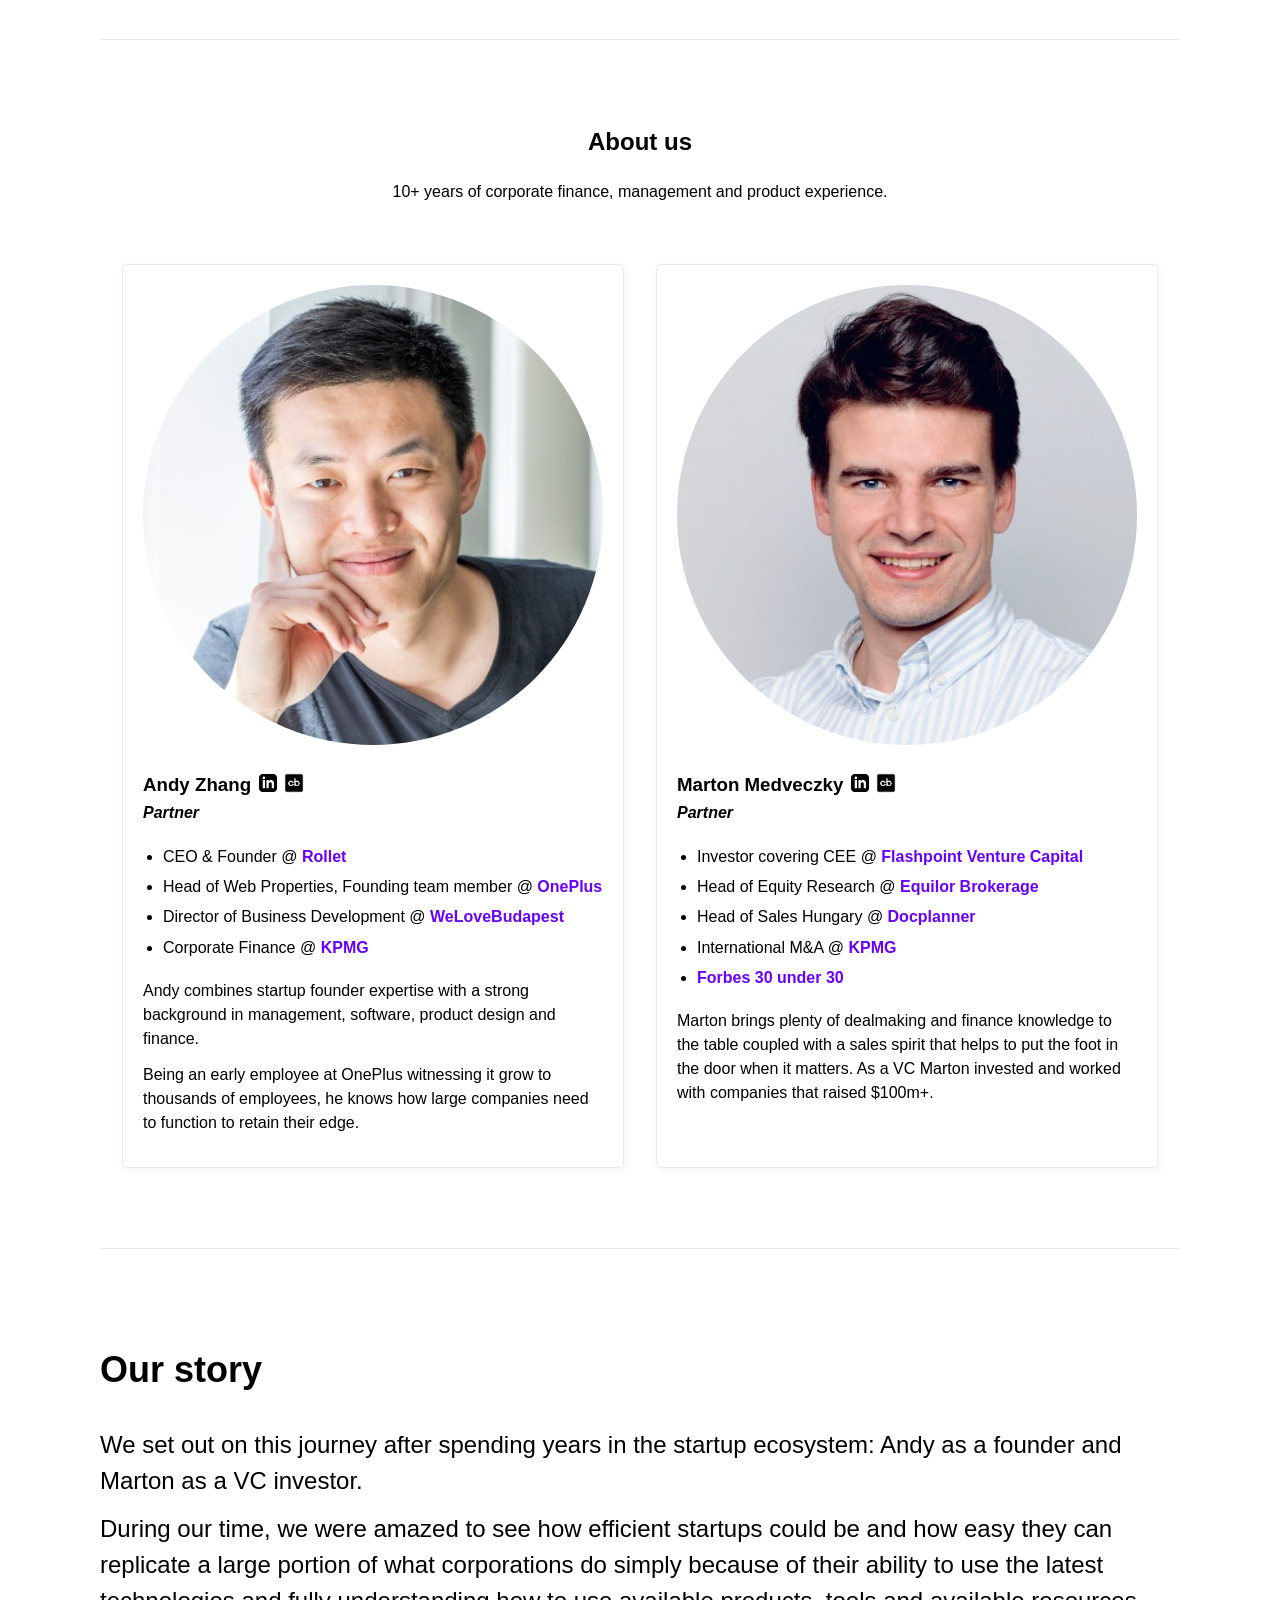
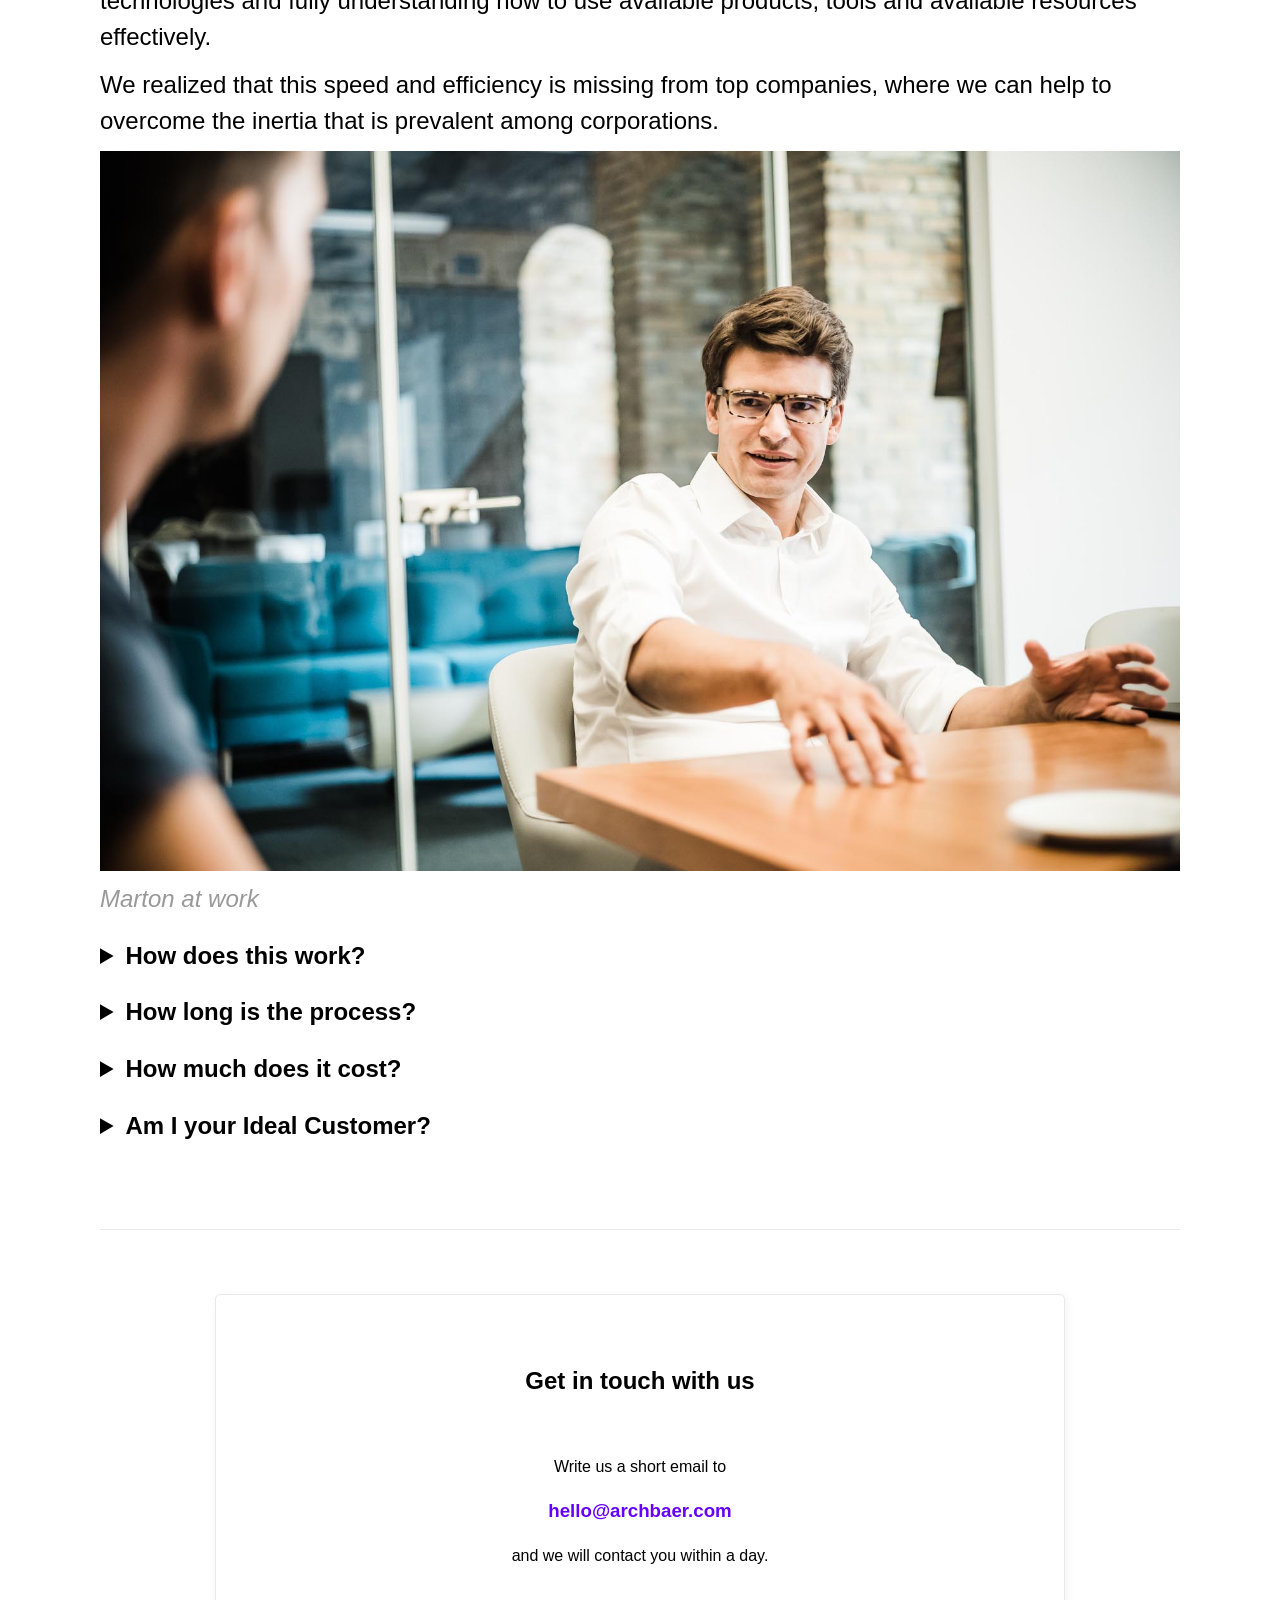
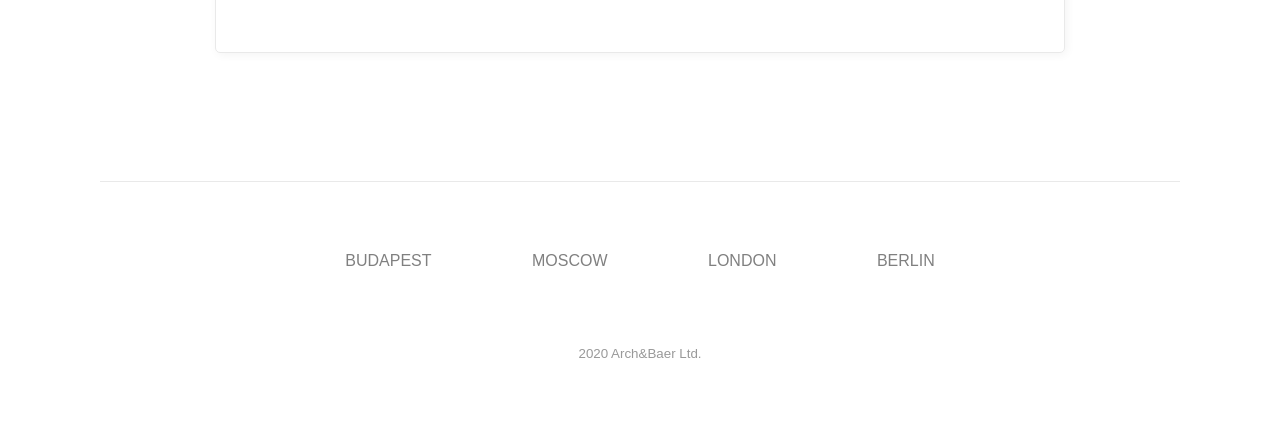
==== commit 3ce53d0e: "corrected wording, removed testimonials section" ====
--- a/index.html
+++ b/index.html
@@ -32,71 +32,14 @@
         </nav>
 
         <!-- Hero  -->
-        <h1>Boost <mark>innovation</mark> by acquiring top tech teams.</h1>
+        <h1>Boost <mark>innovation</mark> by acquiring top tech startups.</h1>
         <p>Sourcing top startup teams in Eastern Europe.<sup>FAST!</sup></p>
         <br>
         <p><a href="#services"><i>Learn more</i></a><a href="#contact"><b>Get in touch &rarr;</b></a></p>
-
-        <hr>
-
     </header>
     <main>
 
-                <!-- Our story section -->
-        <section id="lead">
-            <article>
-                <!-- <h2>Our story</h2> -->
-                <p>We set out on this journey after spending years in the startup ecosystem from both sides of the table, as founder and as VC investor. </p>
-                <p>During our time, we were amazed to see how efficient startups could be and how easy they can replicate a large portion of what corporations do simply because of their ability to use the latest technologies and fully understanding how to use available products, tools and available resources effectively. </p>
-                <p>We realized that this speed and efficiency is missing from top companies, where we can help to overcome the inertia that is prevalent among corporations.</p>
-
-                <!-- <div>
-                    <details>
-                        <summary>How does this work?</summary>
-                        <p>It's pretty simple, really.</p>
-                        <ol>
-                            <li>We have a discussion and you tell us what would be interesting to you.</li>
-                            <li>We go through our database and come up with potential companies that we think could be a good fit for you to acquire.</li>
-                            <li>We approach the targets, find out intent and work out an offer.</li>
-                            <li>We hold your hand during the acquisition process, work with lawyers and due diligence providers, help you sign and close fast.</li>
-                        </ol>
-
-                    </details>
-                    <details>
-                        <summary>How long is the process?</summary>
-                        <p>Depends on a lot of factors but typically 6-9 months from start to finish.</p>
-                    </details>
-                    <details>
-                        <summary>How much does it cost?</summary>
-                        <p>We work on a retainer + success fee basis, calculated individually for every client.</p>
-                    </details>
-                    <details>
-                        <summary>Am I your Ideal Customer?</summary>
-                        <p>Are you a medium to large company where innovation is always a topic but you struggle to make it "happen"? Chances are, we can help you in most cases.</p>
-                    </details>
-
-                </div> -->
-            </article>
-
-                <div>
-                    <img alt="Marton at work" src="src/forbeskep.jpeg">
-                    <figcaption><i>Marton at work</i></figcaption>
-                </div>
-
-                <div>
-                    <img alt="Marton at work" src="src/forbeskep.jpeg">
-                    <figcaption><i>Marton at work</i></figcaption>
-                </div>
-
-                <div>
-                    <img alt="Marton at work" src="src/forbeskep.jpeg">
-                    <figcaption><i>Marton at work</i></figcaption>
-                </div>
-
-
-        </section>
-        <hr>
-
+        <hr>
 
         <!-- Services section -->
         <section id="services">
@@ -134,9 +77,9 @@
         <!-- Customers section -->
         <section>
             <header>
-                <h2>Testimonials</h2>
+                <h2>Companies we worked with</h2>
             </header>
-            <blockquote>
+            <!-- <blockquote>
                 <img alt="Quote" src="src/icon-quote.svg" height="80">
                 </br>
                 <i>
@@ -144,7 +87,7 @@
                     perfect team to acquire."
                 </i>
                 <footer><i>- OnePlus</i></footer>
-            </blockquote>
+            </blockquote> -->
             <div class="logos">
                 <ul>
                     <li> <img src="src/kpmg.png" alt="KPMG Logo"> </li>
@@ -230,6 +173,49 @@
 
         <hr>
 
+        <!-- Our story section -->
+        <section>
+            <article>
+                <h2>Our story</h2>
+                <p>We set out on this journey after spending years in the startup ecosystem: Andy as a founder and Marton as a VC investor. </p>
+                <p>During our time, we were amazed to see how efficient startups could be and how easy they can replicate a large portion of what corporations do simply because of their ability to use the latest technologies and fully understanding how to use available products, tools and available resources effectively. </p>
+                <p>We realized that this speed and efficiency is missing from top companies, where we can help to overcome the inertia that is prevalent among corporations.</p>
+
+                <figure>
+                    <img alt="Marton at work" src="src/forbeskep.jpeg">
+                    <figcaption><i>Marton at work</i></figcaption>
+                </figure>
+
+                <div>
+                    <details>
+                        <summary>How does this work?</summary>
+                        <p>It's pretty simple, really.</p>
+                        <ol>
+                            <li>We have a discussion and you tell us what would be interesting to you.</li>
+                            <li>We go through our database and come up with potential companies that we think could be a good fit for you to acquire.</li>
+                            <li>We approach the targets, find out intent and work out an offer.</li>
+                            <li>We hold your hand during the acquisition process, work with lawyers and due diligence providers, help you sign and close fast.</li>
+                        </ol>
+
+                    </details>
+                    <details>
+                        <summary>How long is the process?</summary>
+                        <p>Depends on a lot of factors but typically 6-9 months from start to finish.</p>
+                    </details>
+                    <details>
+                        <summary>How much does it cost?</summary>
+                        <p>We work on a retainer + success fee basis, calculated individually for every client.</p>
+                    </details>
+                    <details>
+                        <summary>Am I your Ideal Customer?</summary>
+                        <p>Are you a medium to large company where innovation is always a topic but you struggle to make it "happen"? Chances are, we can help you in most cases.</p>
+                    </details>
+
+                </div>
+            </article>
+        </section>
+        <hr>
+
         <!-- Contact section -->
         <section id="contact">
             <form>
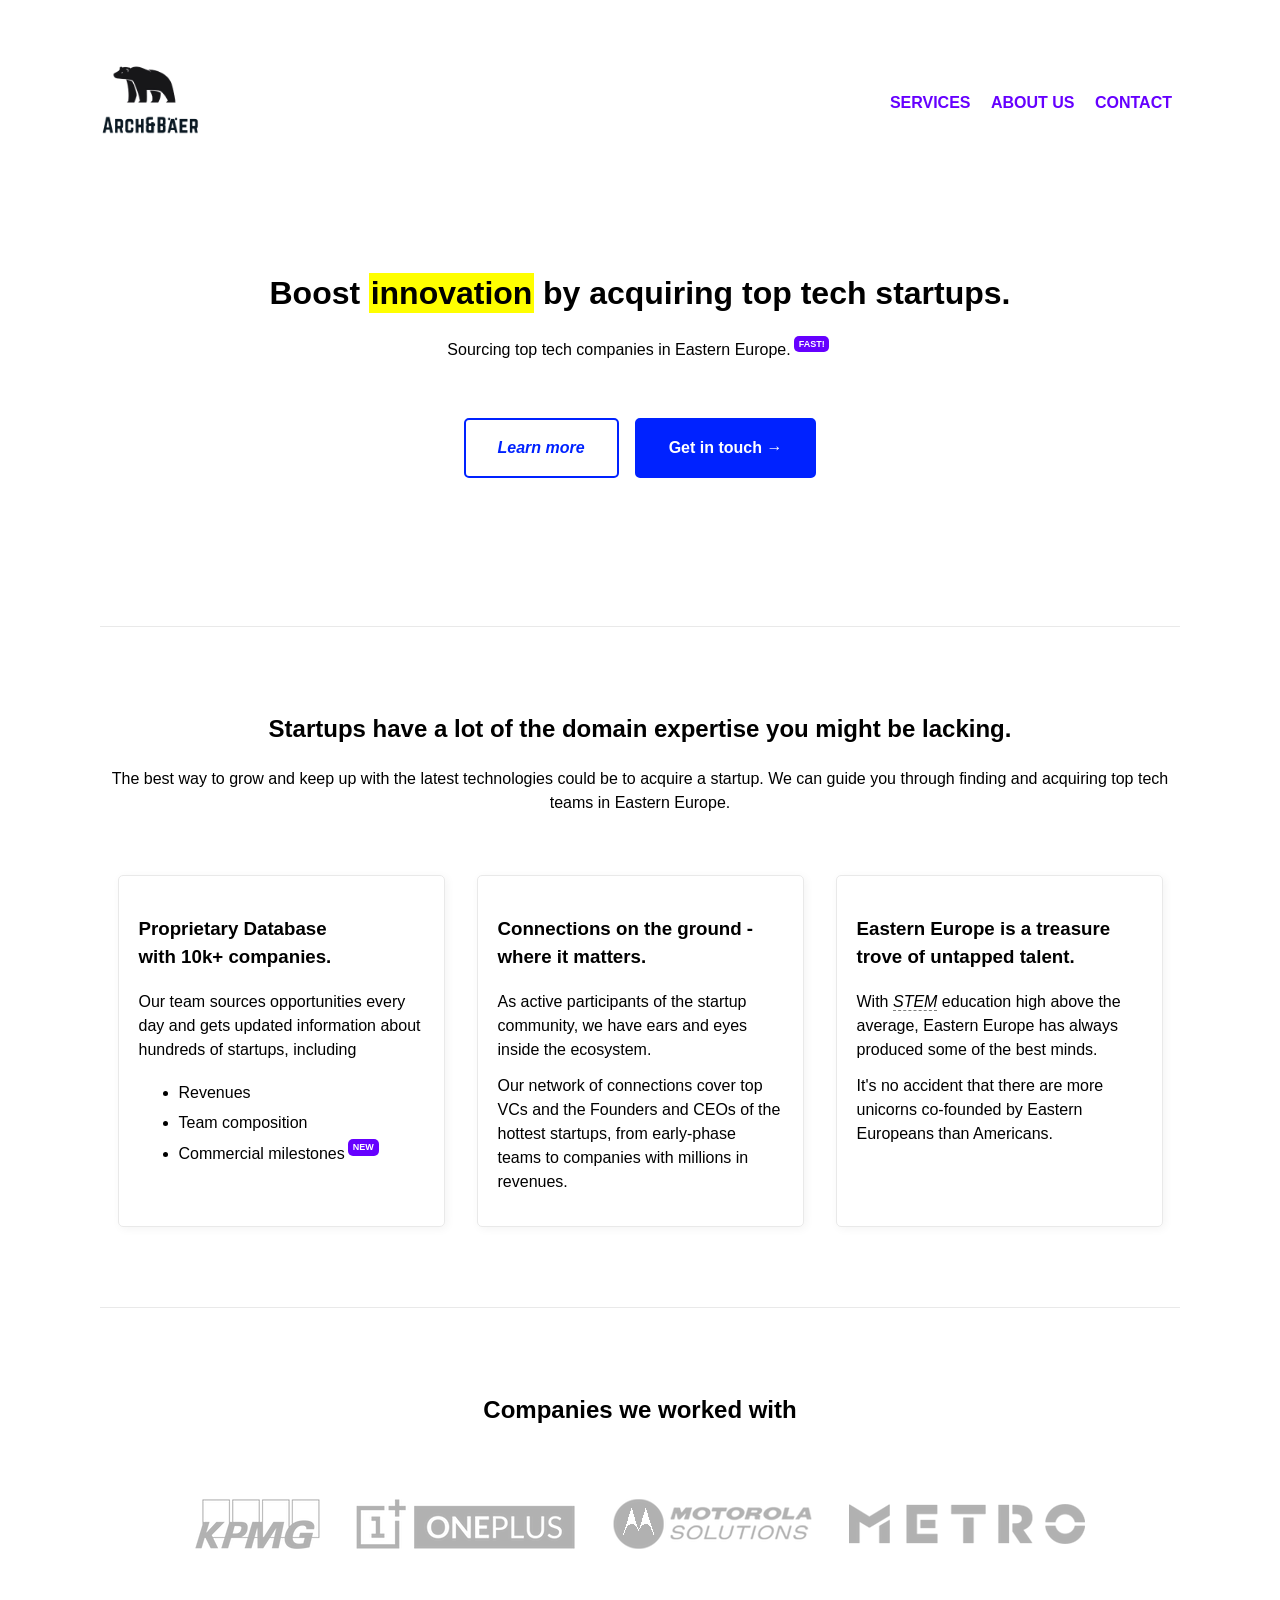
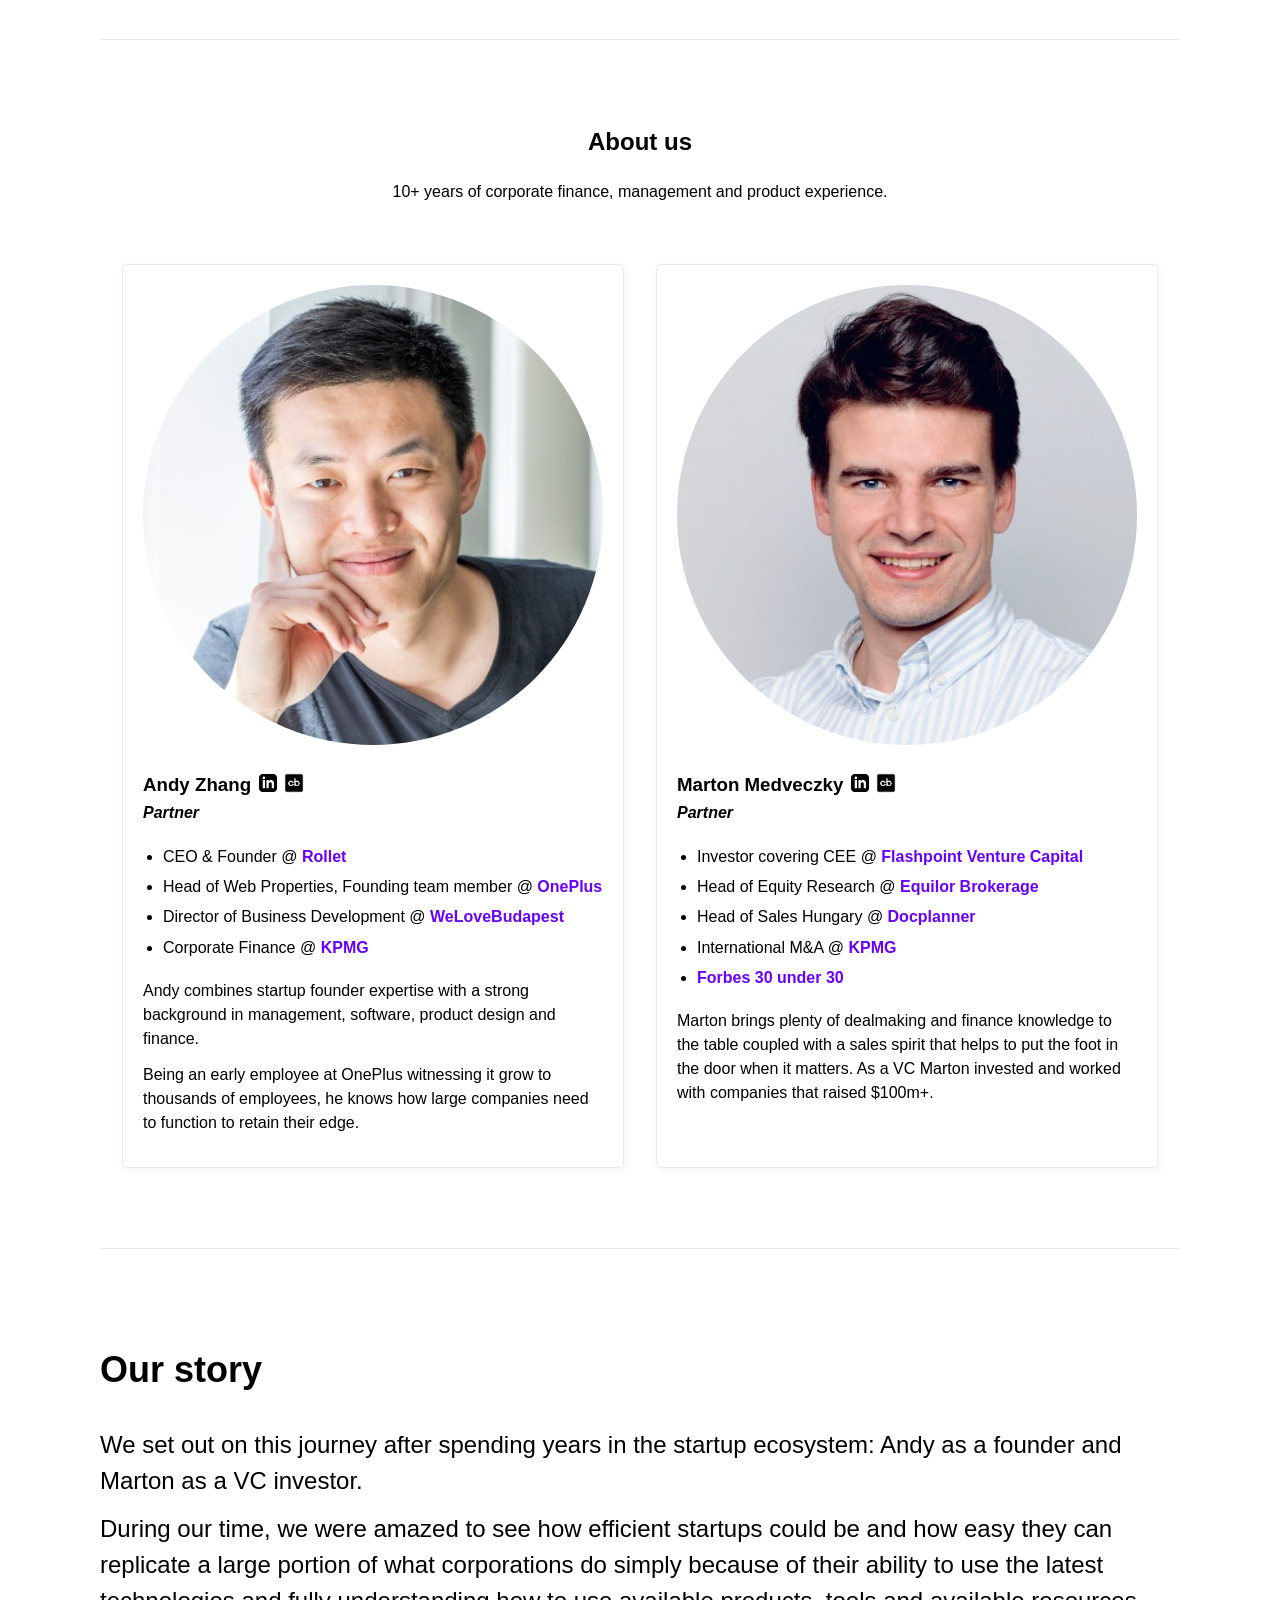
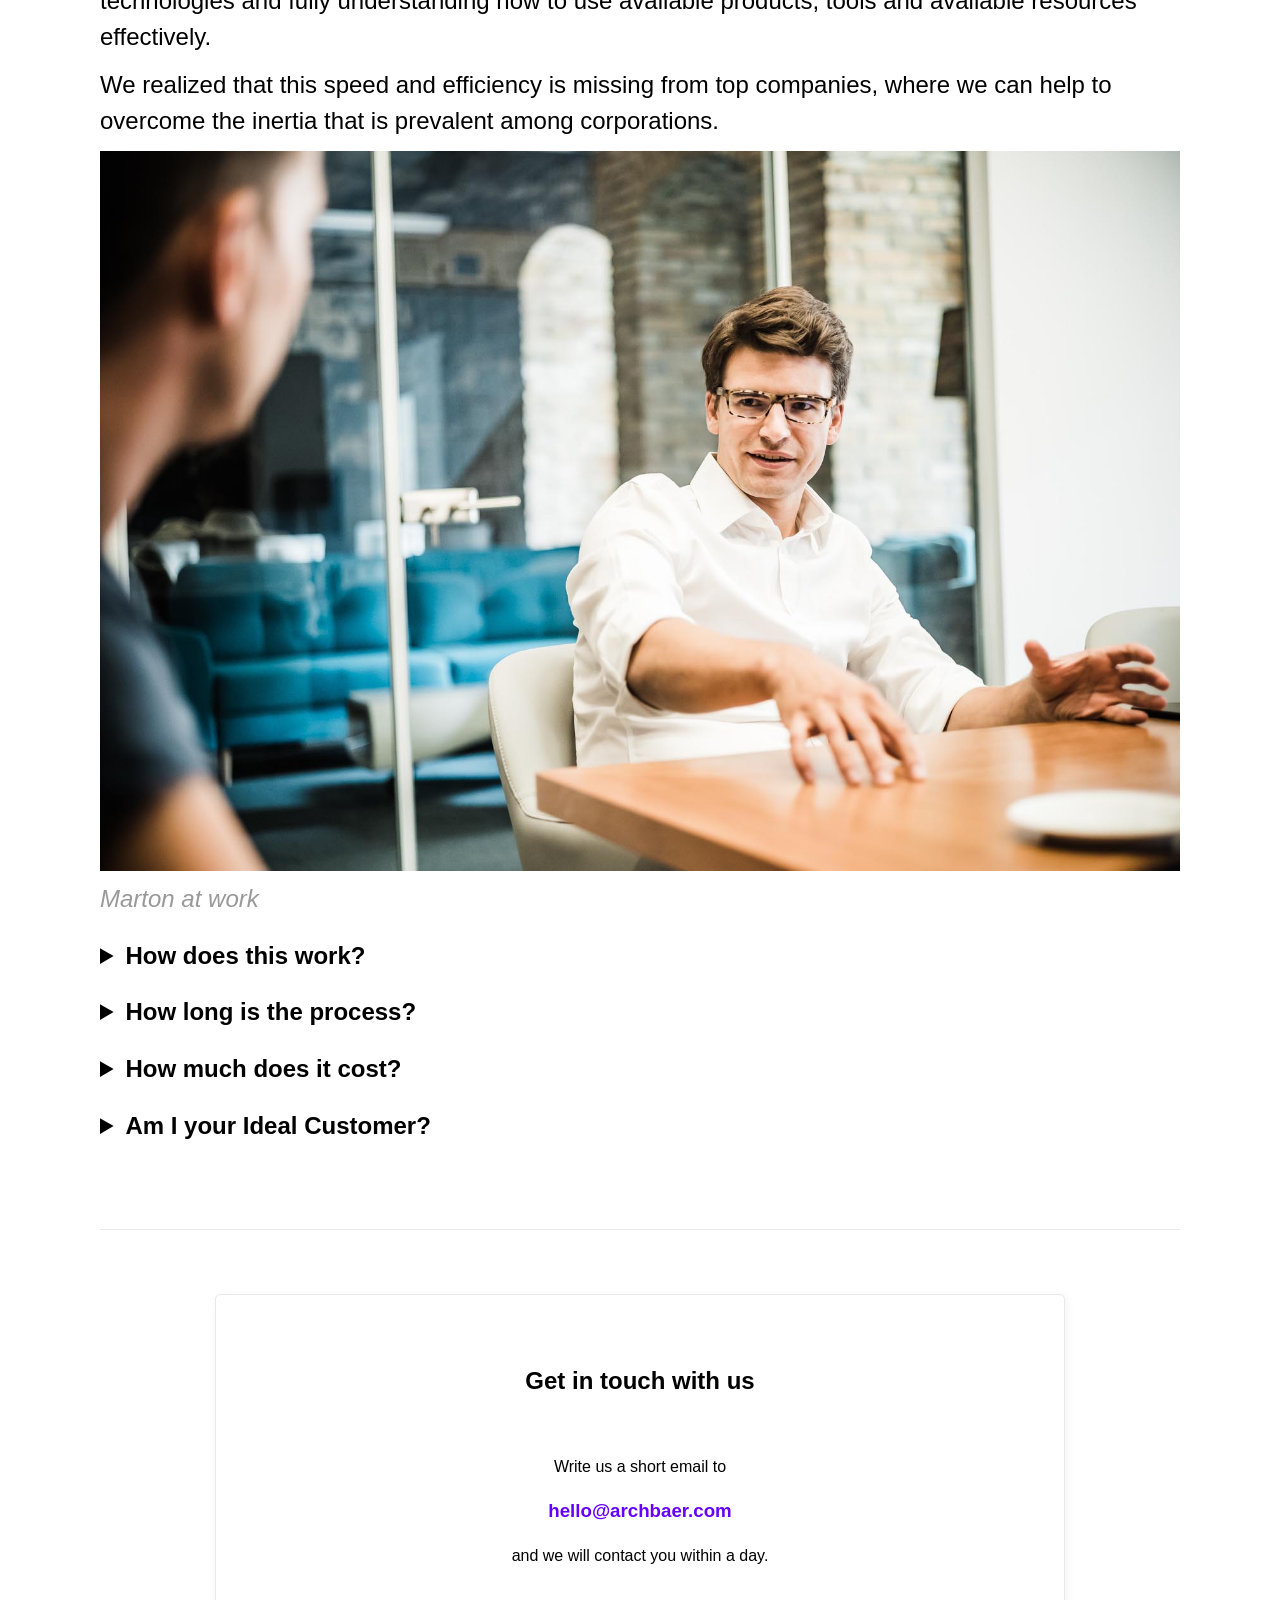
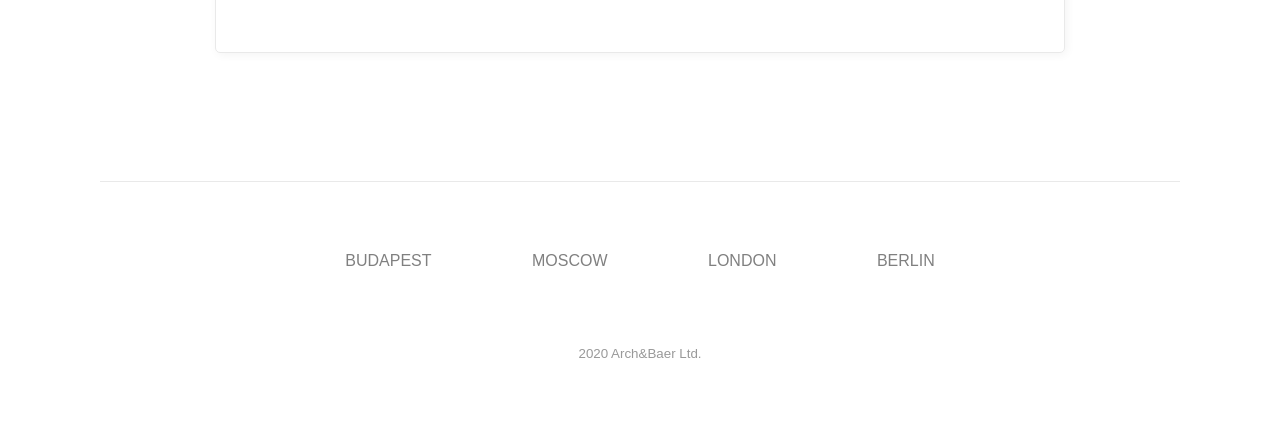
==== commit aff6f7d2: "startup teams > tech companies" ====
--- a/index.html
+++ b/index.html
@@ -33,7 +33,7 @@
 
         <!-- Hero  -->
         <h1>Boost <mark>innovation</mark> by acquiring top tech startups.</h1>
-        <p>Sourcing top startup teams in Eastern Europe.<sup>FAST!</sup></p>
+        <p>Sourcing top tech companies in Eastern Europe.<sup>FAST!</sup></p>
         <br>
         <p><a href="#services"><i>Learn more</i></a><a href="#contact"><b>Get in touch &rarr;</b></a></p>
     </header>
